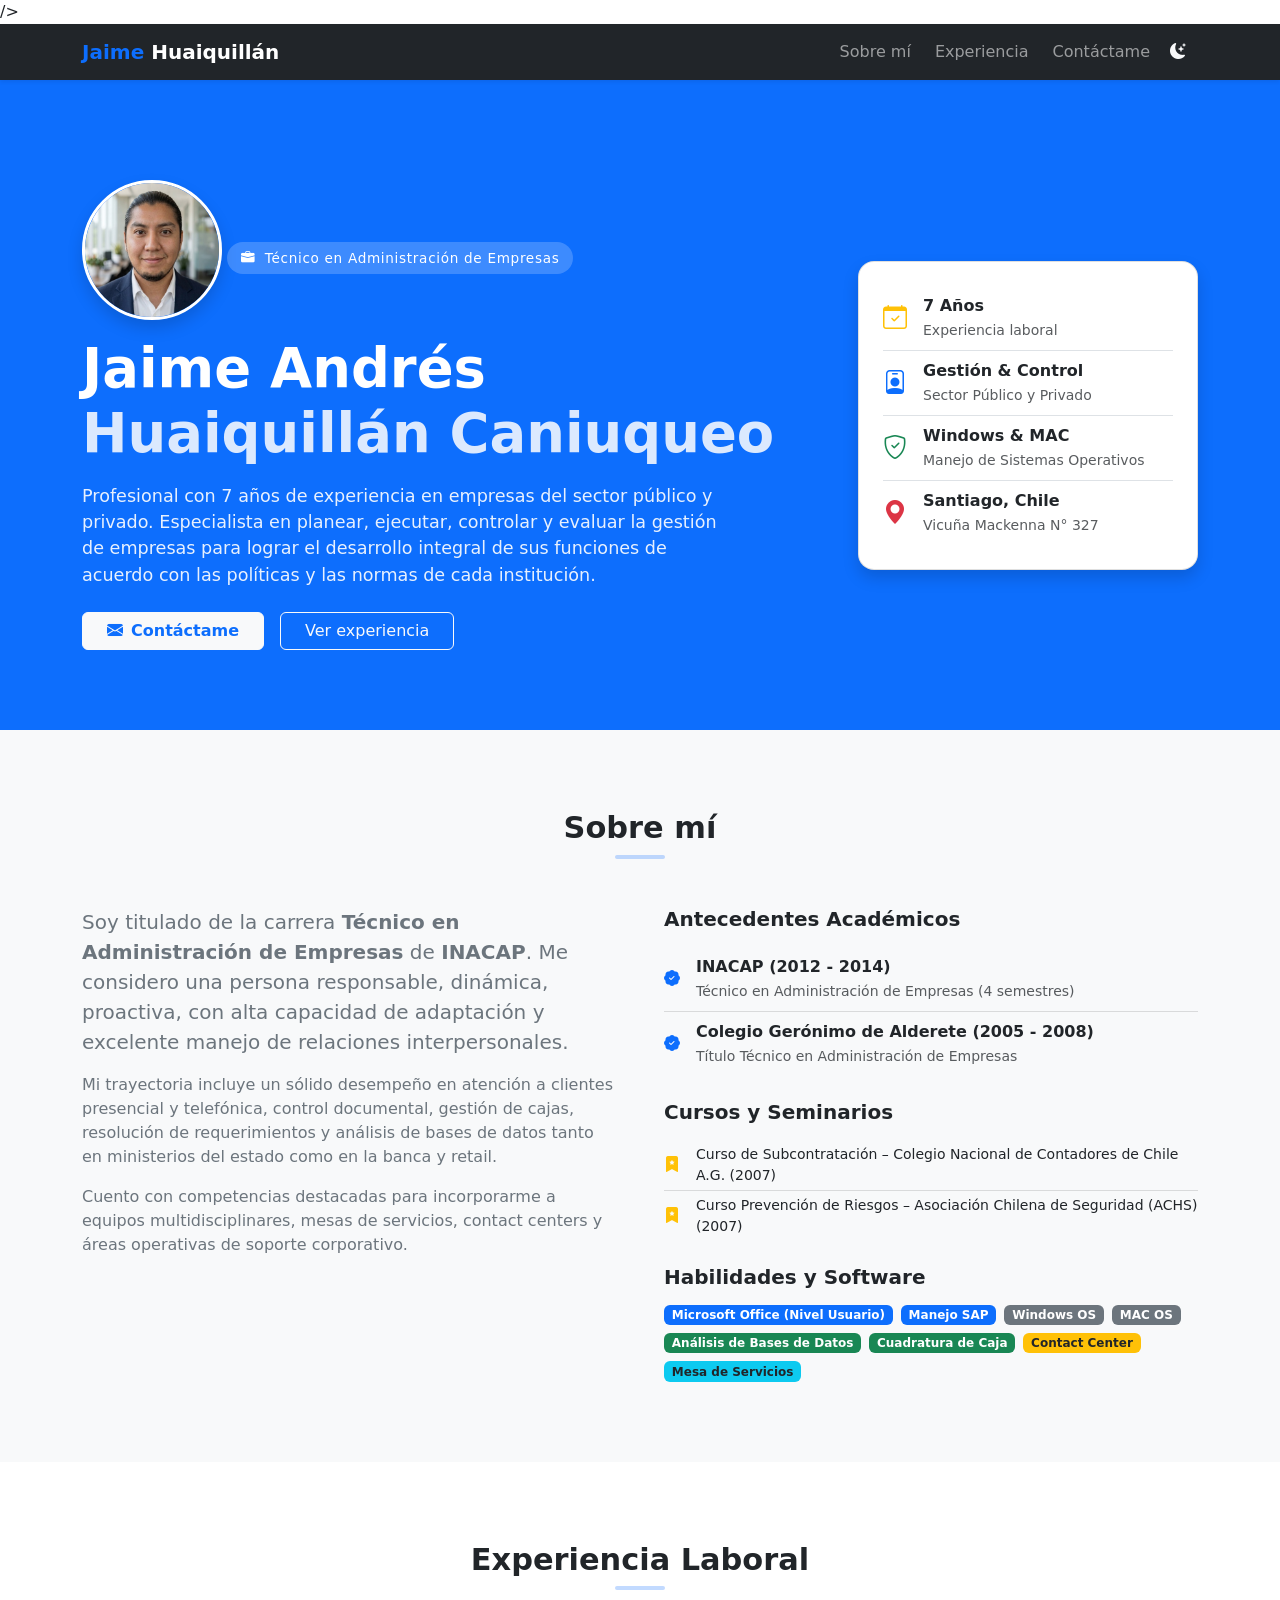
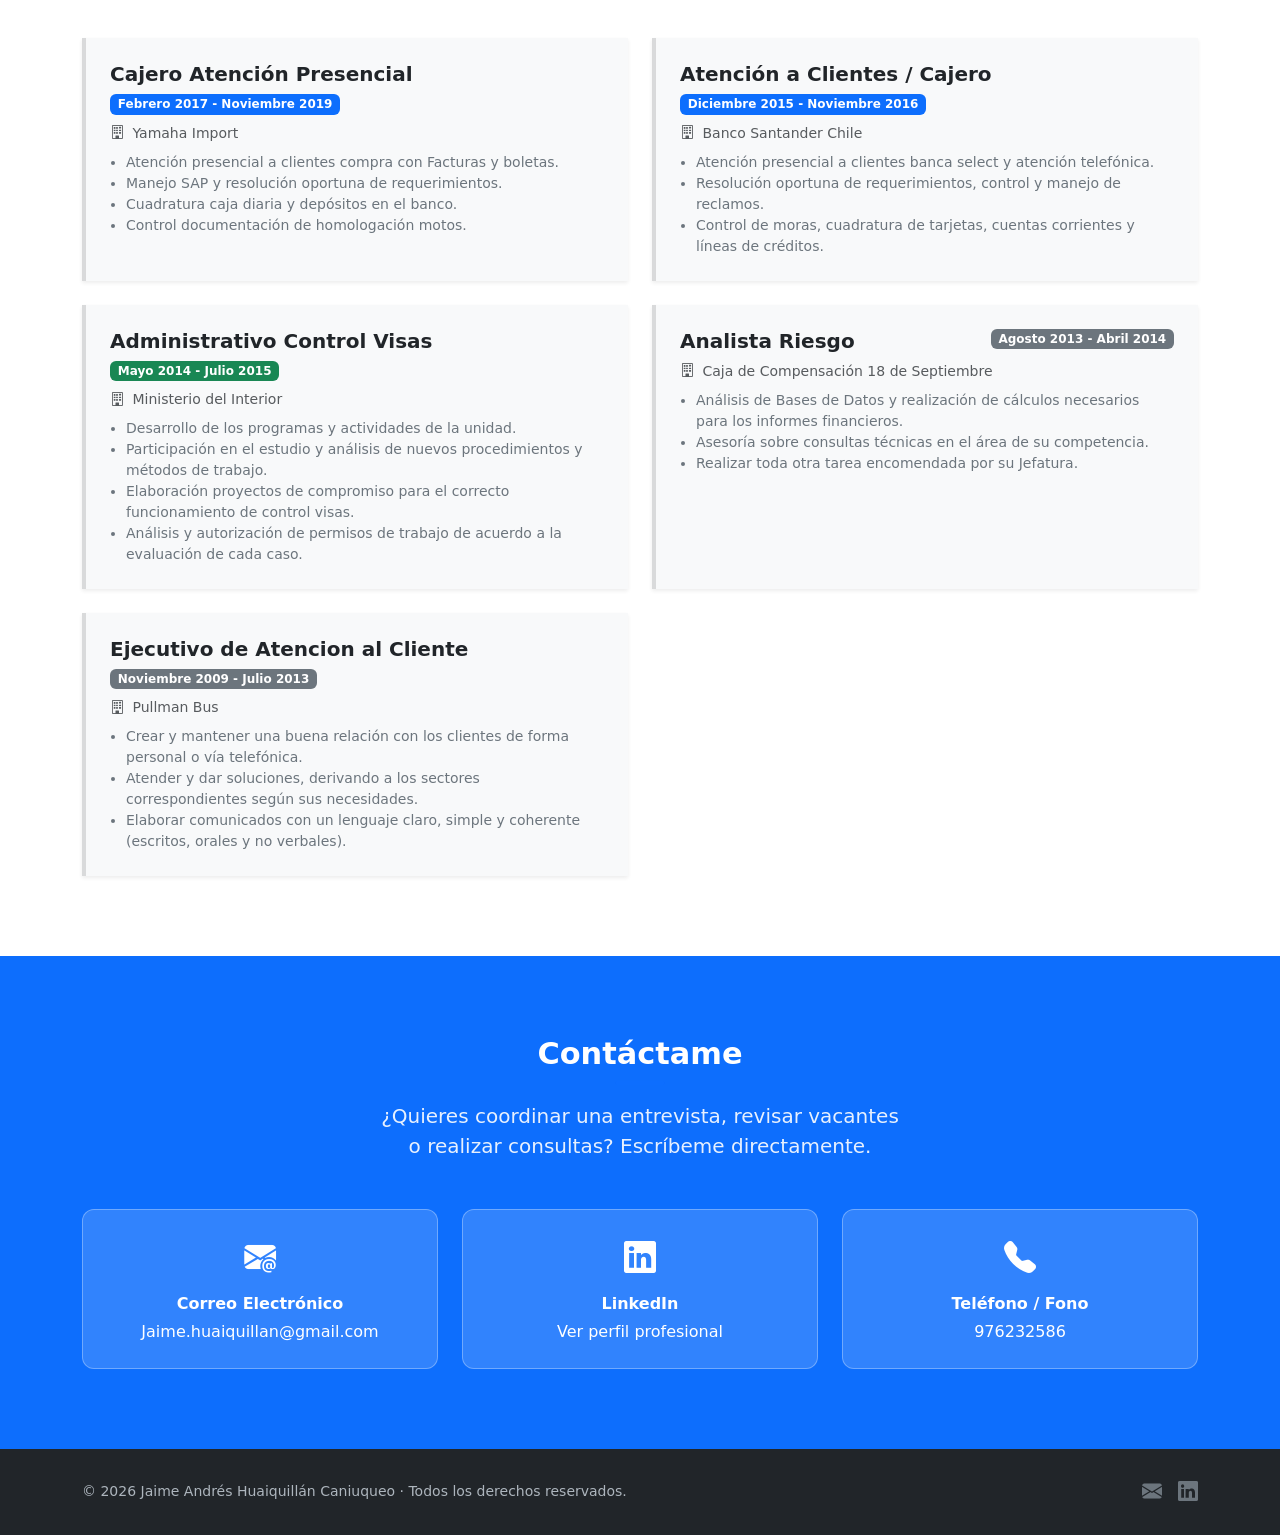
==== index.html @ 47112a04 "commit de despliegue a github" ====
<!DOCTYPE html>
<html lang="es">
<head>
    <meta charset="UTF-8" />
    <meta name="viewport" content="width=device-width, initial-scale=1.0" />
    <title>Jaime Huaiquillán – CV Online</title>

    <!-- Bootstrap 5 CSS (solo CSS, sin JS) -->
    <link
            href="https://cdn.jsdelivr.net/npm/bootstrap@5.3.3/dist/css/bootstrap.min.css"
            rel="stylesheet"
    />
    <!-- Bootstrap Icons -->
    <link
            href="https://cdn.jsdelivr.net/npm/bootstrap-icons@1.11.3/font/bootstrap-icons.min.css"
            rel="stylesheet"
    />
    <!-- Hoja de Estilos CSS Local -->
    <link
            href="./actividad/static/estilos.css"
            rel="stylesheet"
            type="text/css"

    />
    />
</head>

<!-- cuerpo de mi cv online -->

<body>

<!-- ══════════════ NAVBAR ══════════════ -->
<nav class="navbar navbar-expand-lg navbar-dark bg-dark sticky-top shadow-sm">
    <div class="container">
        <a class="navbar-brand fw-bold" href="#hero">
            <span class="text-primary">Jaime</span> Huaiquillán
        </a>

        <!-- CONTENEDOR PARA BOTÓN MODO OSCURO Y TOGGLER MÓVIL -->
        <div class="d-flex align-items-center gap-2 ms-auto me-2 me-lg-0 order-lg-2">
            <!-- BOTÓN MODO OSCURO -->
            <button id="theme-toggle" class="btn btn-outline-light border-0 id-theme" type="button" aria-label="Cambiar modo de color">
                <i id="theme-icon" class="bi bi-moon-stars-fill"></i>
            </button>

            <button
                    class="navbar-toggler"
                    type="button"
                    data-bs-toggle="collapse"
                    data-bs-target="#navMenu"
                    aria-controls="navMenu"
                    aria-expanded="false"
                    aria-label="Abrir menú"
            >
                <span class="navbar-toggler-icon"></span>
            </button>
        </div>

        <div class="collapse navbar-collapse order-lg-1" id="navMenu">
            <ul class="navbar-nav ms-auto gap-lg-2">
                <li class="nav-item"><a class="nav-link" href="#sobre-mi">Sobre mí</a></li>
                <li class="nav-item"><a class="nav-link" href="#experiencia">Experiencia</a></li>
                <li class="nav-item"><a class="nav-link" href="#contactame">Contáctame</a></li>
            </ul>
        </div>
    </div>
</nav>


<!-- ══════════════ HERO ══════════════ -->
<section id="hero">
    <div class="container">
        <div class="row align-items-center g-5">

            <div class="col-lg-8">
                <!-- AQUÍ ESTÁ TU FOTO INCLUIDA -->
                <img src="fotojaime.jpeg" alt="Foto de Jaime Huaiquillán" class="img-fluid rounded-circle mb-3 shadow border border-3 border-white" style="width: 140px; height: 140px; object-fit: cover;">

                <span class="badge-rol mb-3 d-block d-md-inline-block">
                    <i class="bi bi-briefcase-fill me-1"></i> Técnico en Administración de Empresas
                </span>
                <h1 class="mb-3">
                    Jaime Andrés<br />
                    <span style="opacity:0.85;">Huaiquillán Caniuqueo</span>
                </h1>
                <p class="lead mb-4">
                    Profesional con 7 años de experiencia en empresas del sector público y privado. Especialista en planear, ejecutar, controlar y evaluar la gestión de empresas para lograr el desarrollo integral de sus funciones de acuerdo con las políticas y las normas de cada institución.
                </p>
                <div class="d-flex flex-wrap gap-3">
                    <a href="#contactame" class="btn btn-light text-primary fw-semibold px-4">
                        <i class="bi bi-envelope-fill me-2"></i>Contáctame
                    </a>
                    <a href="#experiencia" class="btn btn-outline-light px-4">
                        Ver experiencia
                    </a>
                </div>
            </div>

            <div class="col-lg-4">
                <div class="bg-white text-dark rounded-4 p-4 shadow card-info-hero">
                    <ul class="list-unstyled mb-0">
                        <li class="d-flex align-items-center gap-3 py-2 border-bottom">
                            <i class="bi bi-calendar-check text-warning fs-4"></i>
                            <div>
                                <div class="fw-bold fw-title">7 Años</div>
                                <small class="text-muted text-card-muted">Experiencia laboral</small>
                            </div>
                        </li>
                        <li class="d-flex align-items-center gap-3 py-2 border-bottom">
                            <i class="bi bi-person-badge text-primary fs-4"></i>
                            <div>
                                <div class="fw-bold fw-title">Gestión &amp; Control</div>
                                <small class="text-muted text-card-muted">Sector Público y Privado</small>
                            </div>
                        </li>
                        <li class="d-flex align-items-center gap-3 py-2 border-bottom">
                            <i class="bi bi-shield-check text-success fs-4"></i>
                            <div>
                                <div class="fw-bold fw-title">Windows &amp; MAC</div>
                                <small class="text-muted text-card-muted">Manejo de Sistemas Operativos</small>
                            </div>
                        </li>
                        <li class="d-flex align-items-center gap-3 py-2">
                            <i class="bi bi-geo-alt-fill text-danger fs-4"></i>
                            <div>
                                <div class="fw-bold fw-title">Santiago, Chile</div>
                                <small class="text-muted text-card-muted">Vicuña Mackenna N° 327</small>
                            </div>
                        </li>
                    </ul>
                </div>
            </div>

        </div>
    </div>
</section>


<!-- ══════════════ SOBRE MÍ ══════════════ -->
<section id="sobre-mi">
    <div class="container">
        <div class="text-center mb-5">
            <h2 class="section-title">Sobre mí</h2>
            <hr class="section-divider mx-auto mt-2" />
        </div>

        <div class="row g-5 align-items-start">

            <div class="col-lg-6">
                <p class="text-secondary custom-text fs-5 mb-3">
                    Soy titulado de la carrera <strong>Técnico en Administración de Empresas</strong> de <strong>INACAP</strong>. Me considero una persona responsable, dinámica, proactiva, con alta capacidad de adaptación y excelente manejo de relaciones interpersonales.
                </p>
                <p class="text-secondary custom-text">
                    Mi trayectoria incluye un sólido desempeño en atención a clientes presencial y telefónica, control documental, gestión de cajas, resolución de requerimientos y análisis de bases de datos tanto en ministerios del estado como en la banca y retail.
                </p>
                <p class="text-secondary custom-text mb-0">
                    Cuento con competencias destacadas para incorporarme a equipos multidisciplinares, mesas de servicios, contact centers y áreas operativas de soporte corporativo.
                </p>
            </div>

            <div class="col-lg-6">
                <h5 class="fw-bold section-subtitle mb-3">Antecedentes Académicos</h5>
                <ul class="list-group list-group-flush mb-4">
                    <li class="list-group-item bg-transparent d-flex align-items-center gap-3 px-0 list-item-custom">
                        <i class="bi bi-patch-check-fill text-primary"></i>
                        <div>
                            <div class="fw-semibold fw-title">INACAP (2012 - 2014)</div>
                            <small class="text-muted text-card-muted">Técnico en Administración de Empresas (4 semestres)</small>
                        </div>
                    </li>
                    <li class="list-group-item bg-transparent d-flex align-items-center gap-3 px-0 list-item-custom">
                        <i class="bi bi-patch-check-fill text-primary"></i>
                        <div>
                            <div class="fw-semibold fw-title">Colegio Gerónimo de Alderete (2005 - 2008)</div>
                            <small class="text-muted text-card-muted">Título Técnico en Administración de Empresas</small>
                        </div>
                    </li>
                </ul>

                <h5 class="fw-bold section-subtitle mb-3">Cursos y Seminarios</h5>
                <ul class="list-group list-group-flush mb-4">
                    <li class="list-group-item bg-transparent d-flex align-items-center gap-3 px-0 py-1 list-item-custom">
                        <i class="bi bi-bookmark-star-fill text-warning"></i>
                        <div class="small fw-title">Curso de Subcontratación – Colegio Nacional de Contadores de Chile A.G. (2007)</div>
                    </li>
                    <li class="list-group-item bg-transparent d-flex align-items-center gap-3 px-0 py-1 list-item-custom">
                        <i class="bi bi-bookmark-star-fill text-warning"></i>
                        <div class="small fw-title">Curso Prevención de Riesgos – Asociación Chilena de Seguridad (ACHS) (2007)</div>
                    </li>
                </ul>

                <h5 class="fw-bold section-subtitle mb-3">Habilidades y Software</h5>
                <div class="d-flex flex-wrap gap-2">
                    <span class="badge bg-primary">Microsoft Office (Nivel Usuario)</span>
                    <span class="badge bg-primary">Manejo SAP</span>
                    <span class="badge bg-secondary">Windows OS</span>
                    <span class="badge bg-secondary">MAC OS</span>
                    <span class="badge bg-success">Análisis de Bases de Datos</span>
                    <span class="badge bg-success">Cuadratura de Caja</span>
                    <span class="badge bg-warning text-dark">Contact Center</span>
                    <span class="badge bg-info text-dark">Mesa de Servicios</span>
                </div>
            </div>

        </div>
    </div>
</section>


<!-- ══════════════ EXPERIENCIA ══════════════ -->
<section id="experiencia">
    <div class="container">
        <div class="text-center mb-5">
            <h2 class="section-title">Experiencia Laboral</h2>
            <hr class="section-divider mx-auto mt-2" />
        </div>

        <div class="row g-4">

            <!-- Yamaha Import -->
            <div class="col-md-6">
                <div class="card card-exp h-100 p-4 shadow-sm">
                    <div class="d-flex justify-content-between align-items-start mb-2 flex-wrap gap-2">
                        <h5 class="fw-bold mb-0 card-title-custom">Cajero Atención Presencial</h5>
                        <span class="badge bg-primary">Febrero 2017 - Noviembre 2019</span>
                    </div>
                    <p class="text-muted small mb-2 text-card-muted">
                        <i class="bi bi-building me-1"></i> Yamaha Import
                    </p>
                    <ul class="text-secondary custom-text small ps-3 mb-0">
                        <li>Atención presencial a clientes compra con Facturas y boletas.</li>
                        <li>Manejo SAP y resolución oportuna de requerimientos.</li>
                        <li>Cuadratura caja diaria y depósitos en el banco.</li>
                        <li>Control documentación de homologación motos.</li>
                    </ul>
                </div>
            </div>

            <!-- Banco Santander -->
            <div class="col-md-6">
                <div class="card card-exp h-100 p-4 shadow-sm">
                    <div class="d-flex justify-content-between align-items-start mb-2 flex-wrap gap-2">
                        <h5 class="fw-bold mb-0 card-title-custom">Atención a Clientes / Cajero</h5>
                        <span class="badge bg-primary">Diciembre 2015 - Noviembre 2016</span>
                    </div>
                    <p class="text-muted small mb-2 text-card-muted">
                        <i class="bi bi-building me-1"></i> Banco Santander Chile
                    </p>
                    <ul class="text-secondary custom-text small ps-3 mb-0">
                        <li>Atención presencial a clientes banca select y atención telefónica.</li>
                        <li>Resolución oportuna de requerimientos, control y manejo de reclamos.</li>
                        <li>Control de moras, cuadratura de tarjetas, cuentas corrientes y líneas de créditos.</li>
                    </ul>
                </div>
            </div>

            <!-- Ministerio del Interior -->
            <div class="col-md-6">
                <div class="card card-exp h-100 p-4 shadow-sm">
                    <div class="d-flex justify-content-between align-items-start mb-2 flex-wrap gap-2">
                        <h5 class="fw-bold mb-0 card-title-custom">Administrativo Control Visas</h5>
                        <span class="badge bg-success">Mayo 2014 - Julio 2015</span>
                    </div>
                    <p class="text-muted small mb-2 text-card-muted">
                        <i class="bi bi-building me-1"></i> Ministerio del Interior
                    </p>
                    <ul class="text-secondary custom-text small ps-3 mb-0">
                        <li>Desarrollo de los programas y actividades de la unidad.</li>
                        <li>Participación en el estudio y análisis de nuevos procedimientos y métodos de trabajo.</li>
                        <li>Elaboración proyectos de compromiso para el correcto funcionamiento de control visas.</li>
                        <li>Análisis y autorización de permisos de trabajo de acuerdo a la evaluación de cada caso.</li>
                    </ul>
                </div>
            </div>

            <!-- Caja de Compensación 18 de Septiembre -->
            <div class="col-md-6">
                <div class="card card-exp h-100 p-4 shadow-sm">
                    <div class="d-flex justify-content-between align-items-start mb-2 flex-wrap gap-2">
                        <h5 class="fw-bold mb-0 card-title-custom">Analista Riesgo</h5>
                        <span class="badge bg-secondary">Agosto 2013 - Abril 2014</span>
                    </div>
                    <p class="text-muted small mb-2 text-card-muted">
                        <i class="bi bi-building me-1"></i> Caja de Compensación 18 de Septiembre
                    </p>
                    <ul class="text-secondary custom-text small ps-3 mb-0">
                        <li>Análisis de Bases de Datos y realización de cálculos necesarios para los informes financieros.</li>
                        <li>Asesoría sobre consultas técnicas en el área de su competencia.</li>
                        <li>Realizar toda otra tarea encomendada por su Jefatura.</li>
                    </ul>
                </div>
            </div>

            <!-- Pullman Bus -->
            <div class="col-md-6">
                <div class="card card-exp h-100 p-4 shadow-sm">
                    <div class="d-flex justify-content-between align-items-start mb-2 flex-wrap gap-2">
                        <h5 class="fw-bold mb-0 card-title-custom">Ejecutivo de Atencion al Cliente</h5>
                        <span class="badge bg-secondary">Noviembre 2009 - Julio 2013</span>
                    </div>
                    <p class="text-muted small mb-2 text-card-muted">
                        <i class="bi bi-building me-1"></i> Pullman Bus
                    </p>
                    <ul class="text-secondary custom-text small ps-3 mb-0">
                        <li>Crear y mantener una buena relación con los clientes de forma personal o vía telefónica.</li>
                        <li>Atender y dar soluciones, derivando a los sectores correspondientes según sus necesidades.</li>
                        <li>Elaborar comunicados con un lenguaje claro, simple y coherente (escritos, orales y no verbales).</li>
                    </ul>
                </div>
            </div>

        </div>
    </div>
</section>


<!-- ══════════════ CONTÁCTAME ══════════════ -->
<section id="contactame">
    <div class="container">
        <div class="text-center mb-5">
            <h2 class="section-title">Contáctame</h2>
            <hr class="section-divider mx-auto mt-2" />
            <p class="lead mt-3" style="opacity:0.9; max-width:520px; margin:0 auto;">
                ¿Quieres coordinar una entrevista, revisar vacantes o realizar consultas? Escríbeme directamente.
            </p>
        </div>

        <div class="row justify-content-center g-4">
            <div class="col-sm-6 col-md-4">
                <div class="card-contacto">
                    <i class="bi bi-envelope-at-fill"></i>
                    <div class="fw-semibold mb-1 text-white">Correo Electrónico</div>
                    <a href="mailto:Jaime.huaiquillan@gmail.com" class="text-white">
                        Jaime.huaiquillan@gmail.com
                    </a>
                </div>
            </div>
            <div class="col-sm-6 col-md-4">
                <div class="card-contacto">
                    <i class="bi bi-linkedin"></i>
                    <div class="fw-semibold mb-1 text-white">LinkedIn</div>
                    <a href="https://www.linkedin.com/in/jaime-huaiquillan-caniuqueo-5a447abb/" target="_blank" rel="noopener" class="text-white">
                        Ver perfil profesional
                    </a>
                </div>
            </div>
            <div class="col-sm-6 col-md-4">
                <div class="card-contacto">
                    <i class="bi bi-telephone-fill"></i>
                    <div class="fw-semibold mb-1 text-white">Teléfono / Fono</div>
                    <a href="tel:+56976232586" class="text-white">
                        976232586
                    </a>
                </div>
            </div>
        </div>
    </div>
</section>


<!-- ══════════════ FOOTER ══════════════ -->
<footer>
    <div class="container d-flex flex-column flex-md-row justify-content-between align-items-center gap-3">
        <span>© 2026 Jaime Andrés Huaiquillán Caniuqueo · Todos los derechos reservados.</span>
        <span class="d-flex gap-3 fs-5">
        <a href="mailto:Jaime.huaiquillan@gmail.com" class="text-secondary" title="Correo">
          <i class="bi bi-envelope-fill"></i>
        </a>
        <a href="https://www.linkedin.com/in/jaime-huaiquillan-caniuqueo-5a447abb/" target="_blank" rel="noopener" class="text-secondary" title="LinkedIn">
          <i class="bi bi-linkedin"></i>
        </a>
      </span>
    </div>
</footer>


<!-- ══════════════ JAVASCRIPT MODO OSCURO ══════════════ -->
<script>
    const themeToggleBtn = document.getElementById('theme-toggle');
    const themeIcon = document.getElementById('theme-icon');

    // Verificar si ya existía una preferencia guardada
    const currentTheme = localStorage.getItem('theme');
    if (currentTheme === 'dark') {
        document.body.classList.add('dark-mode');
        themeIcon.classList.replace('bi-moon-stars-fill', 'bi-sun-fill');
    }

    // Escuchar el clic en el botón
    themeToggleBtn.addEventListener('click', () => {
        document.body.classList.toggle('dark-mode');

        let theme = 'light';
        if (document.body.classList.contains('dark-mode')) {
            theme = 'dark';
            themeIcon.classList.replace('bi-moon-stars-fill', 'bi-sun-fill');
        } else {
            themeIcon.classList.replace('bi-sun-fill', 'bi-moon-stars-fill');
        }

        // Guardar la elección del usuario
        localStorage.setItem('theme', theme);
    });
</script>

</body>
</html>
---- actividad/static/estilos.css ----
:root {
    /* Variables en modo claro */
    --bg-principal: #ffffff;
    --bg-secundario: #f8f9fa;
    --texto-principal: #212529;
    --texto-secundario: #6c757d;
    --borde-color: rgba(0, 0, 0, 0.125);

    /* Variables específicas para las tarjetas de contacto */
    --bg-contacto: rgba(255, 255, 255, 0.15);
    --borde-contacto: rgba(255, 255, 255, 0.3);
}

.dark-mode {
    /* Variables en modo oscuro */
    --bg-principal: #121212;
    --bg-secundario: #1e1e1e;
    --texto-principal: #f8f9fa;
    --texto-secundario: #adb5bd;
    --borde-color: rgba(250, 250, 250, 0.1);

    /* Suavizado para las tarjetas de contacto en modo oscuro */
    --bg-contacto: rgba(30, 30, 30, 0.6);
    --borde-contacto: rgba(255, 255, 255, 0.1);
}

body {
    font-family: 'Segoe UI', system-ui, sans-serif;
    background-color: var(--bg-principal);
    color: var(--texto-principal);
    /* Transición suave para que el cambio no sea brusco */
    transition: background-color 0.3s ease, color 0.3s ease;
}

/* ── HERO ── */
#hero {
    background-color: #0d6efd;
    color: #ffffff;
    padding: 100px 0 80px;
}
#hero .badge-rol {
    background-color: rgba(255, 255, 255, 0.2);
    color: #fff;
    font-size: 0.85rem;
    letter-spacing: 0.05em;
    padding: 6px 14px;
    border-radius: 50px;
}
#hero h1 {
    font-size: clamp(2rem, 5vw, 3.4rem);
    font-weight: 700;
    line-height: 1.2;
}
#hero .lead {
    font-size: 1.1rem;
    opacity: 0.9;
    max-width: 650px;
}
/* Cambiamos la tarjeta blanca del hero para que herede las variables */
#hero .bg-white {
    background-color: var(--bg-principal) !important;
    color: var(--texto-principal) !important;
    border: 1px solid var(--borde-color);
    transition: background-color 0.3s ease, color 0.3s ease;
}

/* ── SOBRE MÍ ── */
#sobre-mi {
    background-color: var(--bg-secundario);
    padding: 80px 0;
    transition: background-color 0.3s ease;
}
#sobre-mi .icono-cert {
    font-size: 1.4rem;
    color: #0d6efd;
}
/* Forzar que los textos secundarios respeten la variable */
#sobre-mi .text-secondary {
    color: var(--texto-secundario) !important;
}
/* Compatibilidad con listas de Bootstrap en modo oscuro */
#sobre-mi .list-group-item {
    color: var(--texto-principal);
    border-color: var(--borde-color);
}

/* ── EXPERIENCIA ── */
#experiencia {
    background-color: var(--bg-principal);
    padding: 80px 0;
    transition: background-color 0.3s ease;
}
.card-exp {
    border-left: 4px solid #0d6efd;
    border-top: none;
    border-right: none;
    border-bottom: none;
    border-radius: 0;
    background-color: var(--bg-secundario) !important;
    color: var(--texto-principal);
    border-color: var(--borde-color);
    transition: background-color 0.3s ease, color 0.3s ease;
}
.card-exp .text-secondary {
    color: var(--texto-secundario) !important;
}

/* ── CONTÁCTAME ── */
#contactame {
    background-color: #0d6efd;
    color: #ffffff;
    padding: 80px 0;
}
#contactame a {
    text-decoration: none;
}
#contactame a:hover {
    text-decoration: underline;
}
#contactame .card-contacto {
    background-color: var(--bg-contacto);
    border: 1px solid var(--borde-contacto);
    border-radius: 12px;
    padding: 24px;
    text-align: center;
    color: #fff;
    transition: background-color 0.3s ease, border-color 0.3s ease;
}
#contactame .card-contacto i {
    font-size: 2rem;
    margin-bottom: 10px;
    display: block;
}

/* ── FOOTER ── */
footer {
    background-color: #212529;
    color: #adb5bd;
    padding: 28px 0;
    font-size: 0.875rem;
}

/* ── Utilidades de sección ── */
.section-title {
    font-weight: 700;
    font-size: 1.9rem;
    margin-bottom: 0.4rem;
}
.section-divider {
    width: 50px;
    height: 4px;
    background-color: #0d6efd;
    border: none;
    border-radius: 2px;
}

/* Estilo de apoyo para el botón del Navbar */
#theme-toggle:focus {
    box-shadow: none;
}
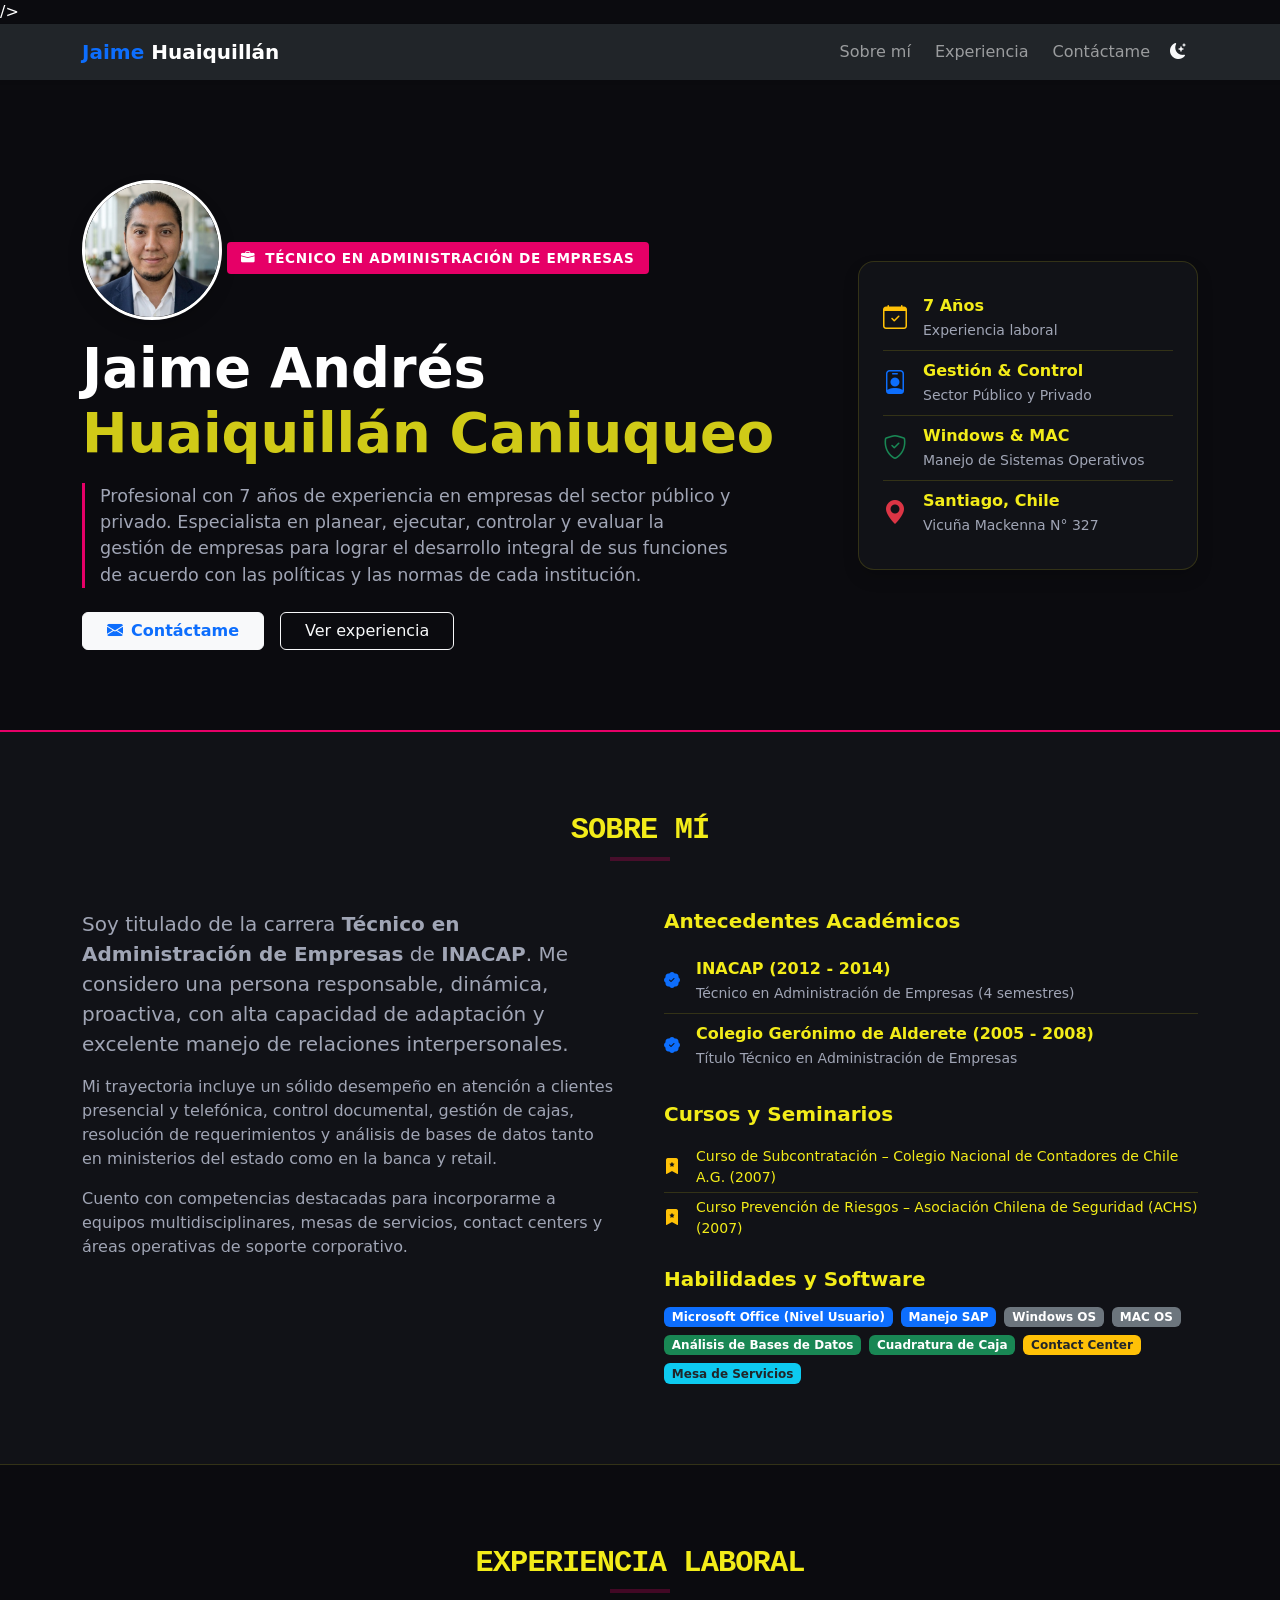
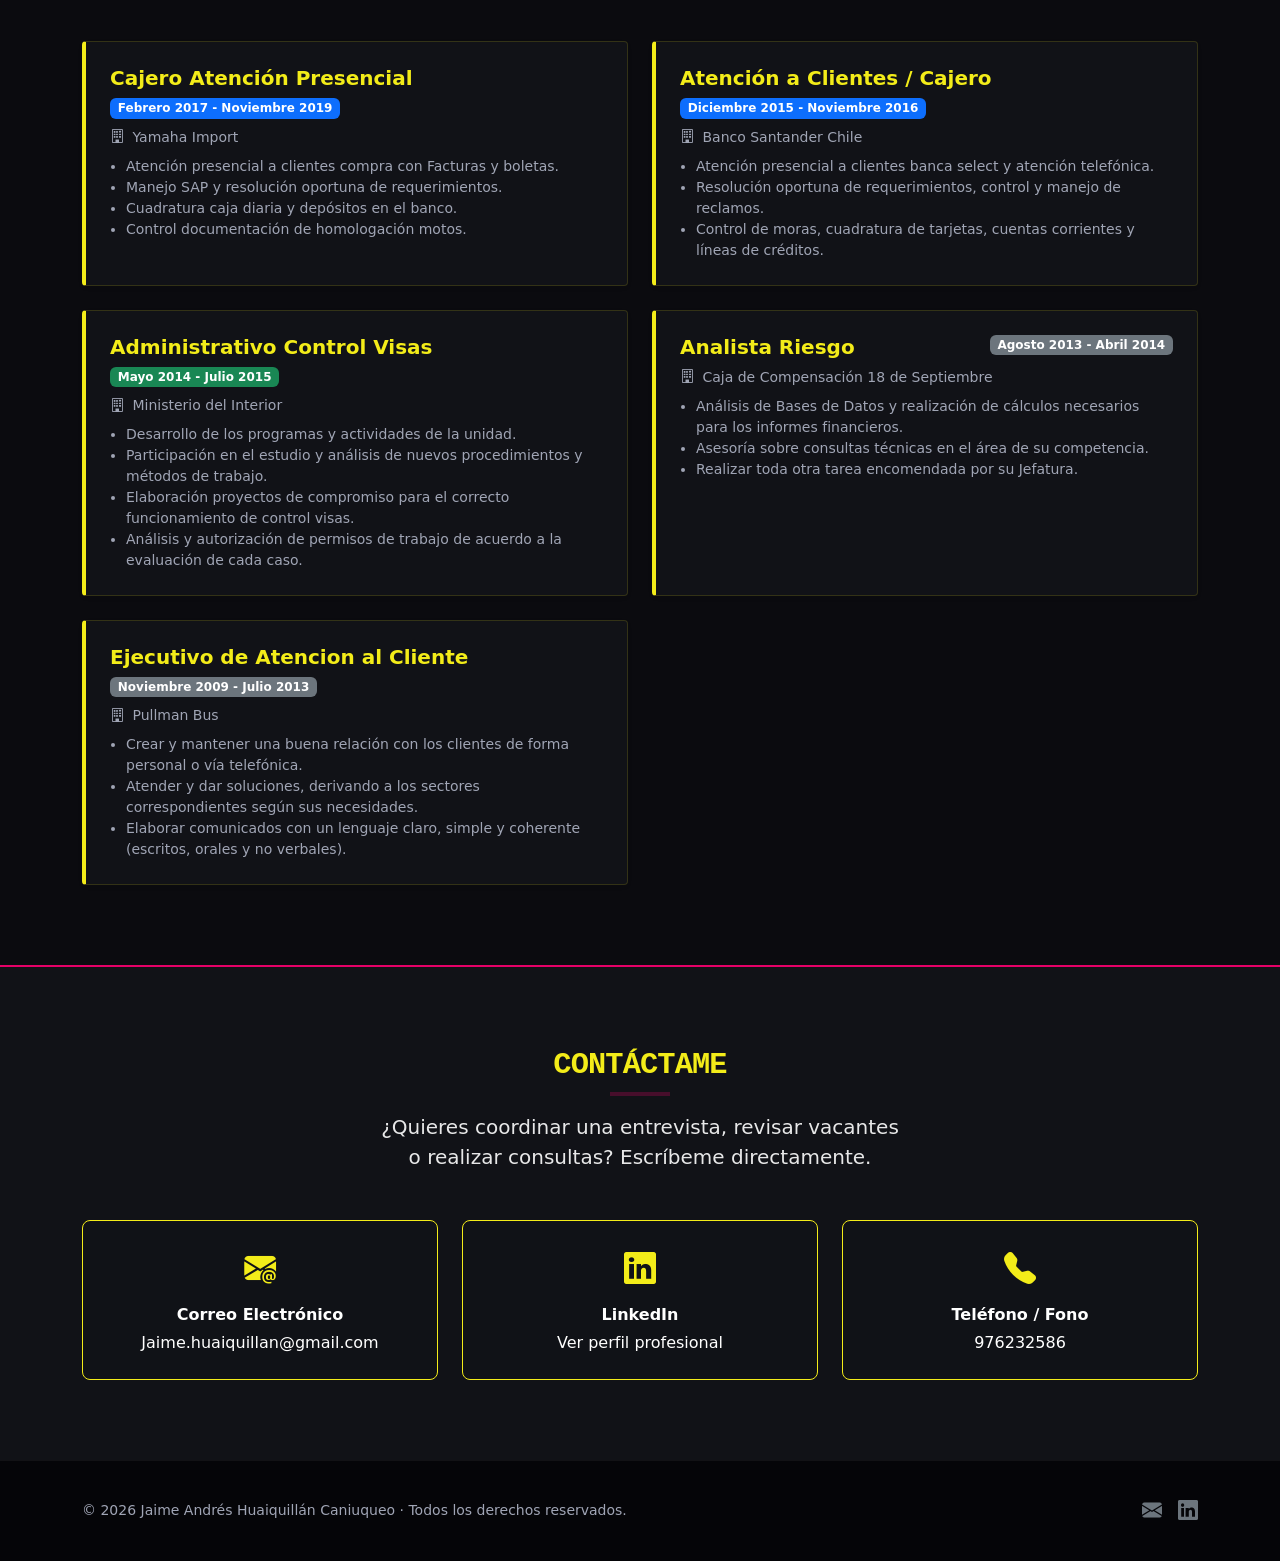
==== commit 33b7d5d6: "commit de despliegue  NUEVO ESTILO a github" ====
--- a/index.html
+++ b/index.html
@@ -17,10 +17,9 @@
     />
     <!-- Hoja de Estilos CSS Local -->
     <link
-            href="./actividad/static/estilos.css"
+            href="./estilos.css"
             rel="stylesheet"
             type="text/css"
-
     />
     />
 </head>
--- a/estilos.css
+++ b/estilos.css
@@ -0,0 +1,208 @@
+:root {
+    /* ── PALETA DE COLORES CYBERPUNK POR DEFECTO (MODO OSCURO) ── */
+    --bg-principal: #0b0b0f;       /* Fondo negro profundo (image_9fe946.png) */
+    --bg-secundario: #111217;      /* Cajas y secciones oscuras */
+    --texto-principal: #ffffff;    /* Texto blanco de lectura */
+    --texto-secundario: #a0a5b5;   /* Texto gris de soporte */
+    --borde-color: rgba(243, 236, 25, 0.15); /* Bordes amarillos sutiles para tarjetas */
+
+    /* Colores acento de la interfaz hacker */
+    --cyber-amarillo: #f3ec19;     /* Amarillo brillante de títulos */
+    --cyber-fucsia: #e60067;       /* Fucsia eléctrico de badges y líneas */
+
+    /* Configuración de tarjetas de contacto superiores */
+    --bg-contacto: rgba(17, 18, 23, 0.8);
+    --borde-contacto: var(--cyber-amarillo);
+}
+
+/* ── ALTERNATIVA: MODO CLARO CONFIGURADO ── */
+.light-mode {
+    --bg-principal: #ffffff;
+    --bg-secundario: #f8f9fa;
+    --texto-principal: #212529;
+    --texto-secundario: #6c757d;
+    --borde-color: rgba(0, 0, 0, 0.125);
+    --cyber-amarillo: #0d6efd;     /* En modo claro toma una estética azul corporativa */
+    --cyber-fucsia: #212529;
+    --bg-contacto: rgba(255, 255, 255, 0.15);
+    --borde-contacto: rgba(0, 0, 0, 0.15);
+}
+
+/* ── BASE DEL BODY ── */
+body {
+    font-family: 'Segoe UI', system-ui, sans-serif;
+    background-color: var(--bg-principal);
+    color: var(--texto-principal);
+    transition: background-color 0.3s ease, color 0.3s ease, border-color 0.3s ease;
+}
+
+/* ── HERO / BANNER PRINCIPAL ── */
+#hero {
+    background-color: var(--bg-principal);
+    color: var(--texto-principal);
+    padding: 100px 0 80px;
+    border-bottom: 2px solid var(--cyber-fucsia); /* Divisor fucsia estilo terminal */
+}
+#hero .badge-rol {
+    background-color: var(--cyber-fucsia);
+    color: #ffffff;
+    font-size: 0.85rem;
+    font-weight: bold;
+    letter-spacing: 0.05em;
+    padding: 6px 14px;
+    border-radius: 4px; /* Bordes más rectos estilo código */
+    text-transform: uppercase;
+}
+#hero h1 {
+    font-size: clamp(2rem, 5vw, 3.4rem);
+    font-weight: 700;
+    line-height: 1.2;
+    color: var(--texto-principal);
+}
+/* Forzar palabras clave en Amarillo como el diseño de referencia */
+#hero h1 strong, #hero h1 span {
+    color: var(--cyber-amarillo) !important;
+}
+#hero .lead {
+    font-size: 1.1rem;
+    color: var(--texto-secundario);
+    max-width: 650px;
+    border-left: 3px solid var(--cyber-fucsia); /* Línea fucsia vertical junto al párrafo */
+    padding-left: 15px;
+}
+
+/* Tarjeta lateral de datos dentro del hero */
+.card-info-hero {
+    background-color: var(--bg-secundario) !important;
+    color: var(--texto-principal) !important;
+    border: 1px solid var(--borde-color) !important;
+    box-shadow: 0 0 15px rgba(243, 236, 25, 0.03);
+    transition: all 0.3s ease;
+}
+.card-info-hero .border-bottom {
+    border-color: var(--borde-color) !important;
+}
+
+/* Clases de texto personalizadas */
+.fw-title, .section-subtitle, .card-title-custom {
+    color: var(--cyber-amarillo) !important;
+}
+.text-card-muted, .custom-text {
+    color: var(--texto-secundario) !important;
+}
+
+/* ── SOBRE MÍ ── */
+#sobre-mi {
+    background-color: var(--bg-secundario);
+    padding: 80px 0;
+    border-bottom: 1px solid var(--borde-color);
+}
+.list-item-custom {
+    color: var(--texto-principal) !important;
+    border-color: var(--borde-color) !important;
+}
+
+/* ── EXPERIENCIA ── */
+#experiencia {
+    background-color: var(--bg-principal);
+    padding: 80px 0;
+}
+.card-exp {
+    border: 1px solid var(--borde-color) !important;
+    border-left: 4px solid var(--cyber-amarillo) !important; /* Detalle amarillo lateral hacker */
+    background-color: var(--bg-secundario) !important;
+    color: var(--texto-principal) !important;
+    border-radius: 4px;
+    transition: transform 0.2s ease;
+}
+.card-exp:hover {
+    transform: translateY(-2px);
+    box-shadow: 0 0 10px rgba(243, 236, 25, 0.1);
+}
+
+/* ── CONTÁCTAME ── */
+#contactame {
+    background-color: var(--bg-secundario);
+    color: var(--texto-principal);
+    padding: 80px 0;
+    border-top: 2px solid var(--cyber-fucsia);
+}
+#contactame a {
+    text-decoration: none;
+}
+#contactame a:hover {
+    text-decoration: underline;
+}
+#contactame .card-contacto {
+    background-color: var(--bg-contacto);
+    border: 1px solid var(--borde-contacto);
+    border-radius: 8px;
+    padding: 24px;
+    text-align: center;
+    color: var(--texto-principal);
+    transition: all 0.3s ease;
+}
+#contactame .card-contacto i {
+    font-size: 2rem;
+    color: var(--cyber-amarillo);
+    margin-bottom: 10px;
+    display: block;
+}
+
+/* ── FOOTER / EOF SISTEMA DETENIDO ── */
+footer {
+    background-color: #050508;
+    color: var(--texto-secundario);
+    padding: 35px 0;
+    font-size: 0.875rem;
+    text-align: center;
+    border-top: 1px solid rgba(255, 255, 255, 0.05);
+}
+footer .footer-title {
+    color: var(--cyber-amarillo) !important;
+    font-weight: bold;
+    font-family: monospace;
+    font-size: 1.2rem;
+}
+
+/* ── UTILIDADES DE SECCIÓN ── */
+.section-title {
+    font-weight: 700;
+    font-size: 1.9rem;
+    margin-bottom: 0.4rem;
+    text-transform: uppercase;
+    font-family: monospace;
+    letter-spacing: -0.03em;
+    color: var(--cyber-amarillo) !important;
+}
+.section-divider {
+    width: 60px;
+    height: 4px;
+    background-color: var(--cyber-fucsia) !important;
+    border: none;
+    border-radius: 0px;
+}
+
+/* ── BOTÓN DE ACCIÓN (CONTACTAR / VER STACK) ── */
+.btn-cyber-primary {
+    background-color: var(--cyber-amarillo) !important;
+    color: #000000 !important;
+    font-weight: bold;
+    border-radius: 4px;
+    padding: 10px 20px;
+    border: none;
+    text-transform: uppercase;
+}
+.btn-cyber-outline {
+    background-color: transparent !important;
+    color: var(--texto-principal) !important;
+    border: 1px solid var(--texto-principal) !important;
+    border-radius: 4px;
+    padding: 10px 20px;
+    text-transform: uppercase;
+}
+
+/* Soporte para el switch del Navbar */
+#theme-toggle:focus {
+    box-shadow: none;
+}
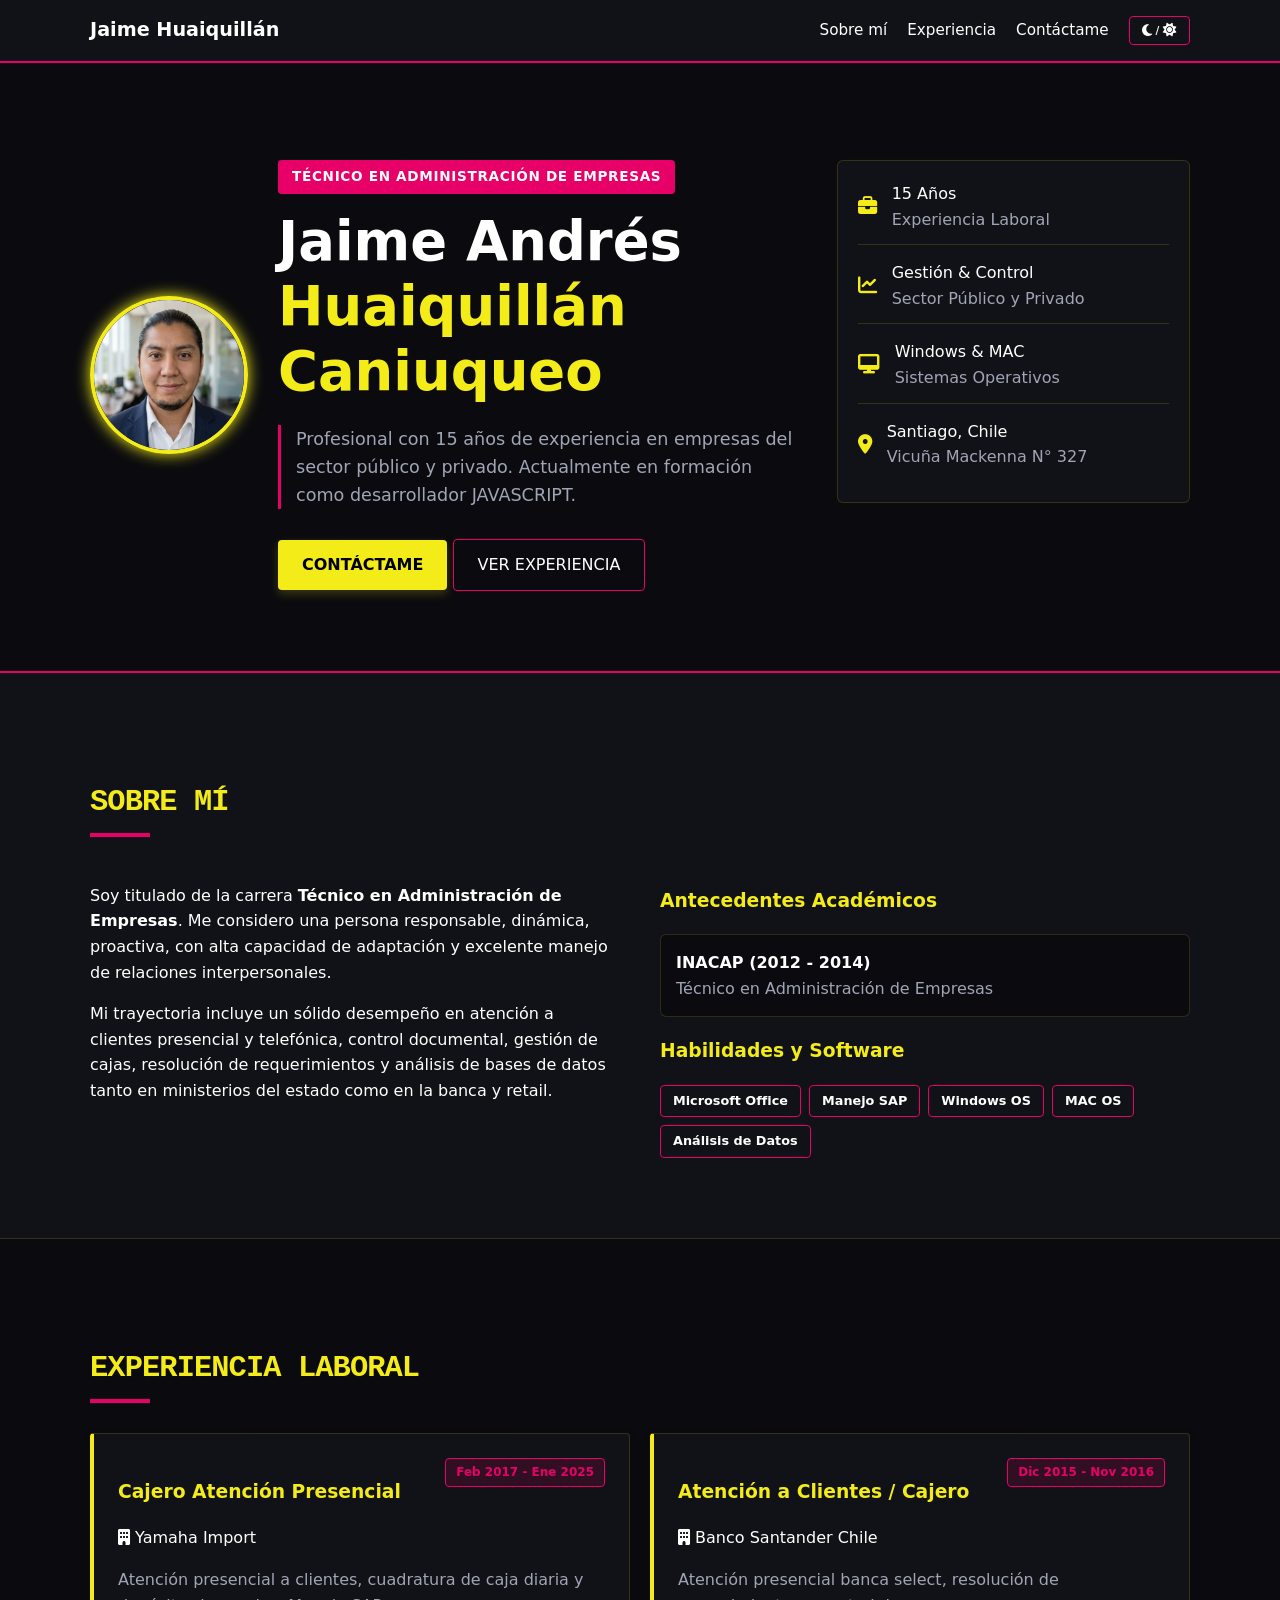
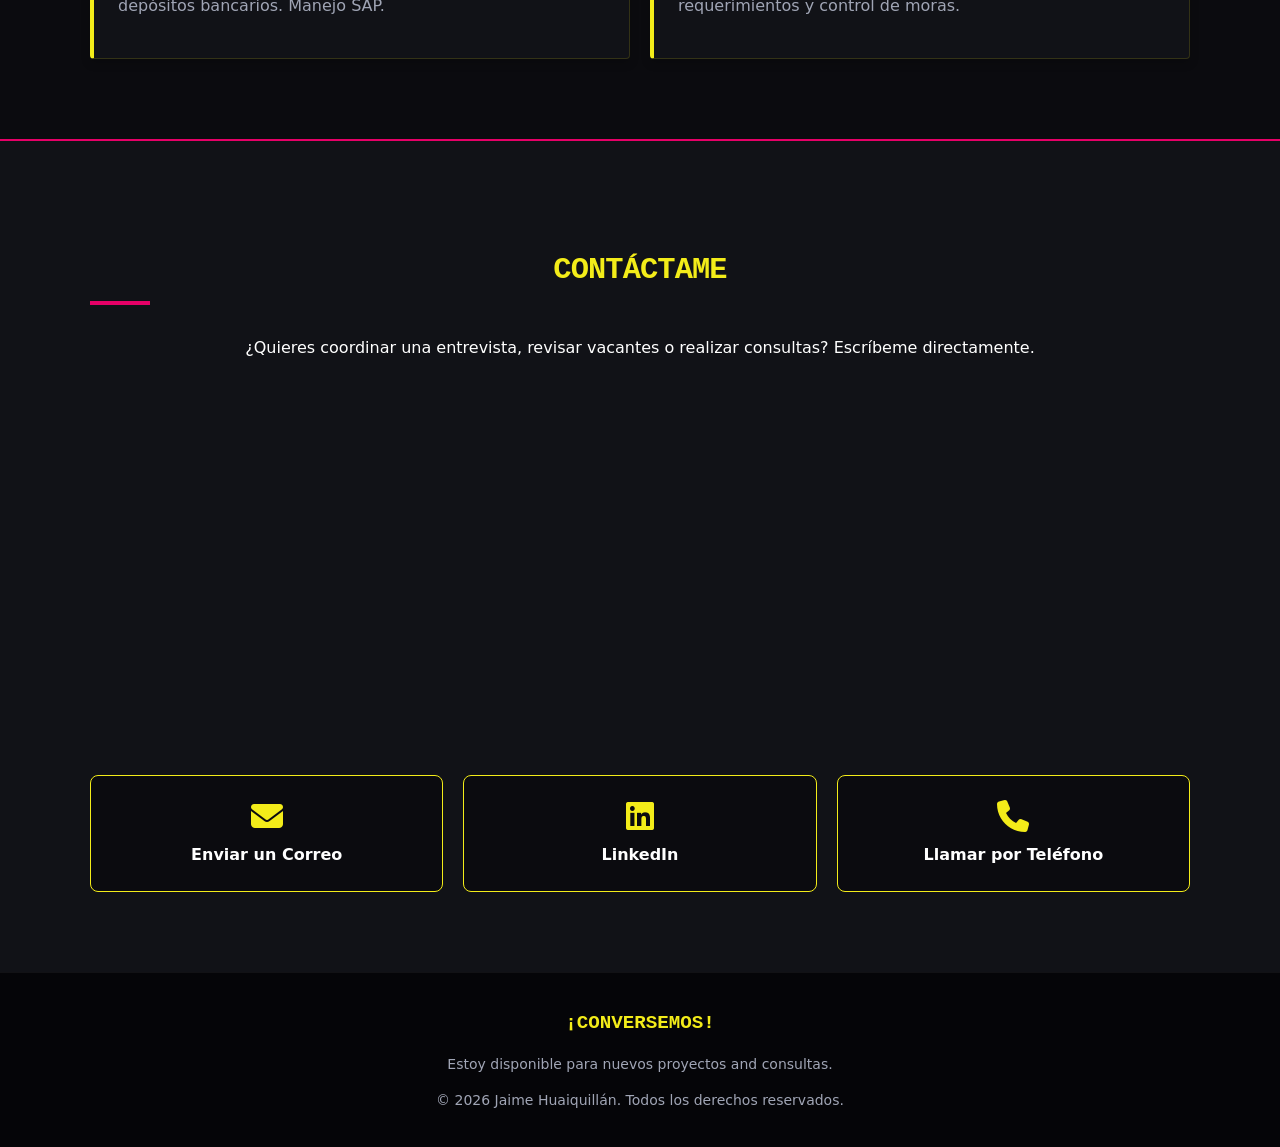
==== commit 2454c10f: "commit de despliegue  NUEVO ESTILO a github" ====
--- a/index.html
+++ b/index.html
@@ -1,406 +1,207 @@
 <!DOCTYPE html>
 <html lang="es">
 <head>
-    <meta charset="UTF-8" />
-    <meta name="viewport" content="width=device-width, initial-scale=1.0" />
-    <title>Jaime Huaiquillán – CV Online</title>
-
-    <!-- Bootstrap 5 CSS (solo CSS, sin JS) -->
-    <link
-            href="https://cdn.jsdelivr.net/npm/bootstrap@5.3.3/dist/css/bootstrap.min.css"
-            rel="stylesheet"
-    />
-    <!-- Bootstrap Icons -->
-    <link
-            href="https://cdn.jsdelivr.net/npm/bootstrap-icons@1.11.3/font/bootstrap-icons.min.css"
-            rel="stylesheet"
-    />
-    <!-- Hoja de Estilos CSS Local -->
-    <link
-            href="./estilos.css"
-            rel="stylesheet"
-            type="text/css"
-    />
-    />
+    <meta charset="UTF-8">
+    <meta name="viewport" content="width=device-width, initial-scale=1.0">
+    <title>Portafolio - Jaime Huaiquillán</title>
+
+    <!-- Iconos externos (FontAwesome) -->
+    <link rel="stylesheet" href="https://cdnjs.cloudflare.com/ajax/libs/font-awesome/6.4.0/css/all.min.css">
+
+    <!-- CSS EXTERNO ENLAZADO -->
+    <link rel="stylesheet" href="estilos.css">
 </head>
-
-<!-- cuerpo de mi cv online -->
-
 <body>
 
-<!-- ══════════════ NAVBAR ══════════════ -->
-<nav class="navbar navbar-expand-lg navbar-dark bg-dark sticky-top shadow-sm">
-    <div class="container">
-        <a class="navbar-brand fw-bold" href="#hero">
-            <span class="text-primary">Jaime</span> Huaiquillán
-        </a>
-
-        <!-- CONTENEDOR PARA BOTÓN MODO OSCURO Y TOGGLER MÓVIL -->
-        <div class="d-flex align-items-center gap-2 ms-auto me-2 me-lg-0 order-lg-2">
-            <!-- BOTÓN MODO OSCURO -->
-            <button id="theme-toggle" class="btn btn-outline-light border-0 id-theme" type="button" aria-label="Cambiar modo de color">
-                <i id="theme-icon" class="bi bi-moon-stars-fill"></i>
+<header>
+    <div class="container nav-container">
+        <div class="logo">Jaime Huaiquillán</div>
+        <nav class="nav-links">
+            <a href="#sobre-mi">Sobre mí</a>
+            <a href="#experiencia">Experiencia</a>
+            <a href="#contactame">Contáctame</a>
+            <button id="theme-toggle" class="btn-cyber-outline btn-toggle-theme">
+                <i class="fa-solid fa-moon"></i> / <i class="fa-solid fa-sun"></i>
             </button>
-
-            <button
-                    class="navbar-toggler"
-                    type="button"
-                    data-bs-toggle="collapse"
-                    data-bs-target="#navMenu"
-                    aria-controls="navMenu"
-                    aria-expanded="false"
-                    aria-label="Abrir menú"
-            >
-                <span class="navbar-toggler-icon"></span>
-            </button>
-        </div>
-
-        <div class="collapse navbar-collapse order-lg-1" id="navMenu">
-            <ul class="navbar-nav ms-auto gap-lg-2">
-                <li class="nav-item"><a class="nav-link" href="#sobre-mi">Sobre mí</a></li>
-                <li class="nav-item"><a class="nav-link" href="#experiencia">Experiencia</a></li>
-                <li class="nav-item"><a class="nav-link" href="#contactame">Contáctame</a></li>
-            </ul>
-        </div>
-    </div>
-</nav>
-
-
-<!-- ══════════════ HERO ══════════════ -->
+        </nav>
+    </div>
+</header>
+
 <section id="hero">
-    <div class="container">
-        <div class="row align-items-center g-5">
-
-            <div class="col-lg-8">
-                <!-- AQUÍ ESTÁ TU FOTO INCLUIDA -->
-                <img src="fotojaime.jpeg" alt="Foto de Jaime Huaiquillán" class="img-fluid rounded-circle mb-3 shadow border border-3 border-white" style="width: 140px; height: 140px; object-fit: cover;">
-
-                <span class="badge-rol mb-3 d-block d-md-inline-block">
-                    <i class="bi bi-briefcase-fill me-1"></i> Técnico en Administración de Empresas
-                </span>
-                <h1 class="mb-3">
-                    Jaime Andrés<br />
-                    <span style="opacity:0.85;">Huaiquillán Caniuqueo</span>
-                </h1>
-                <p class="lead mb-4">
-                    Profesional con 7 años de experiencia en empresas del sector público y privado. Especialista en planear, ejecutar, controlar y evaluar la gestión de empresas para lograr el desarrollo integral de sus funciones de acuerdo con las políticas y las normas de cada institución.
-                </p>
-                <div class="d-flex flex-wrap gap-3">
-                    <a href="#contactame" class="btn btn-light text-primary fw-semibold px-4">
-                        <i class="bi bi-envelope-fill me-2"></i>Contáctame
-                    </a>
-                    <a href="#experiencia" class="btn btn-outline-light px-4">
-                        Ver experiencia
-                    </a>
-                </div>
-            </div>
-
-            <div class="col-lg-4">
-                <div class="bg-white text-dark rounded-4 p-4 shadow card-info-hero">
-                    <ul class="list-unstyled mb-0">
-                        <li class="d-flex align-items-center gap-3 py-2 border-bottom">
-                            <i class="bi bi-calendar-check text-warning fs-4"></i>
-                            <div>
-                                <div class="fw-bold fw-title">7 Años</div>
-                                <small class="text-muted text-card-muted">Experiencia laboral</small>
-                            </div>
-                        </li>
-                        <li class="d-flex align-items-center gap-3 py-2 border-bottom">
-                            <i class="bi bi-person-badge text-primary fs-4"></i>
-                            <div>
-                                <div class="fw-bold fw-title">Gestión &amp; Control</div>
-                                <small class="text-muted text-card-muted">Sector Público y Privado</small>
-                            </div>
-                        </li>
-                        <li class="d-flex align-items-center gap-3 py-2 border-bottom">
-                            <i class="bi bi-shield-check text-success fs-4"></i>
-                            <div>
-                                <div class="fw-bold fw-title">Windows &amp; MAC</div>
-                                <small class="text-muted text-card-muted">Manejo de Sistemas Operativos</small>
-                            </div>
-                        </li>
-                        <li class="d-flex align-items-center gap-3 py-2">
-                            <i class="bi bi-geo-alt-fill text-danger fs-4"></i>
-                            <div>
-                                <div class="fw-bold fw-title">Santiago, Chile</div>
-                                <small class="text-muted text-card-muted">Vicuña Mackenna N° 327</small>
-                            </div>
-                        </li>
-                    </ul>
-                </div>
-            </div>
-
-        </div>
-    </div>
-</section>
-
-
-<!-- ══════════════ SOBRE MÍ ══════════════ -->
+    <div class="container hero-grid">
+        <div class="hero-main-content">
+
+            <!-- FOTO PERFECTAMENTE REDONDA -->
+            <img src="fotojaime.jpeg" alt="Jaime Huaiquillán" class="hero-avatar" width="150" height="150">
+
+            <div class="hero-text">
+                <span class="badge-rol">Técnico en Administración de Empresas</span>
+                <h1>Jaime Andrés<br><span>Huaiquillán Caniuqueo</span></h1>
+                <p class="lead">Profesional con 15 años de experiencia en empresas del sector público y privado. Actualmente en formación como desarrollador JAVASCRIPT.</p>
+                <div class="hero-buttons">
+                    <a href="#contactame" class="btn-cyber-primary">Contáctame</a>
+                    <a href="#experiencia" class="btn-cyber-outline">Ver Experiencia</a>
+                </div>
+            </div>
+        </div>
+        <div>
+            <div class="card-info-hero">
+                <div class="info-hero-item">
+                    <i class="fa-solid fa-briefcase"></i>
+                    <div>
+                        <!-- CORREGIDO AQUÍ: AHORA DICE 15 AÑOS -->
+                        <div>15 Años</div>
+                        <div class="text-card-muted">Experiencia Laboral</div>
+                    </div>
+                </div>
+                <div class="info-hero-item">
+                    <i class="fa-solid fa-chart-line"></i>
+                    <div>
+                        <div>Gestión & Control</div>
+                        <div class="text-card-muted">Sector Público y Privado</div>
+                    </div>
+                </div>
+                <div class="info-hero-item">
+                    <i class="fa-solid fa-desktop"></i>
+                    <div>
+                        <div>Windows & MAC</div>
+                        <div class="text-card-muted">Sistemas Operativos</div>
+                    </div>
+                </div>
+                <div class="info-hero-item">
+                    <i class="fa-solid fa-location-dot"></i>
+                    <div>
+                        <div>Santiago, Chile</div>
+                        <div class="text-card-muted">Vicuña Mackenna N° 327</div>
+                    </div>
+                </div>
+            </div>
+        </div>
+    </div>
+</section>
+
 <section id="sobre-mi">
     <div class="container">
-        <div class="text-center mb-5">
-            <h2 class="section-title">Sobre mí</h2>
-            <hr class="section-divider mx-auto mt-2" />
-        </div>
-
-        <div class="row g-5 align-items-start">
-
-            <div class="col-lg-6">
-                <p class="text-secondary custom-text fs-5 mb-3">
-                    Soy titulado de la carrera <strong>Técnico en Administración de Empresas</strong> de <strong>INACAP</strong>. Me considero una persona responsable, dinámica, proactiva, con alta capacidad de adaptación y excelente manejo de relaciones interpersonales.
-                </p>
-                <p class="text-secondary custom-text">
-                    Mi trayectoria incluye un sólido desempeño en atención a clientes presencial y telefónica, control documental, gestión de cajas, resolución de requerimientos y análisis de bases de datos tanto en ministerios del estado como en la banca y retail.
-                </p>
-                <p class="text-secondary custom-text mb-0">
-                    Cuento con competencias destacadas para incorporarme a equipos multidisciplinares, mesas de servicios, contact centers y áreas operativas de soporte corporativo.
-                </p>
-            </div>
-
-            <div class="col-lg-6">
-                <h5 class="fw-bold section-subtitle mb-3">Antecedentes Académicos</h5>
-                <ul class="list-group list-group-flush mb-4">
-                    <li class="list-group-item bg-transparent d-flex align-items-center gap-3 px-0 list-item-custom">
-                        <i class="bi bi-patch-check-fill text-primary"></i>
-                        <div>
-                            <div class="fw-semibold fw-title">INACAP (2012 - 2014)</div>
-                            <small class="text-muted text-card-muted">Técnico en Administración de Empresas (4 semestres)</small>
-                        </div>
-                    </li>
-                    <li class="list-group-item bg-transparent d-flex align-items-center gap-3 px-0 list-item-custom">
-                        <i class="bi bi-patch-check-fill text-primary"></i>
-                        <div>
-                            <div class="fw-semibold fw-title">Colegio Gerónimo de Alderete (2005 - 2008)</div>
-                            <small class="text-muted text-card-muted">Título Técnico en Administración de Empresas</small>
-                        </div>
-                    </li>
-                </ul>
-
-                <h5 class="fw-bold section-subtitle mb-3">Cursos y Seminarios</h5>
-                <ul class="list-group list-group-flush mb-4">
-                    <li class="list-group-item bg-transparent d-flex align-items-center gap-3 px-0 py-1 list-item-custom">
-                        <i class="bi bi-bookmark-star-fill text-warning"></i>
-                        <div class="small fw-title">Curso de Subcontratación – Colegio Nacional de Contadores de Chile A.G. (2007)</div>
-                    </li>
-                    <li class="list-group-item bg-transparent d-flex align-items-center gap-3 px-0 py-1 list-item-custom">
-                        <i class="bi bi-bookmark-star-fill text-warning"></i>
-                        <div class="small fw-title">Curso Prevención de Riesgos – Asociación Chilena de Seguridad (ACHS) (2007)</div>
-                    </li>
-                </ul>
-
-                <h5 class="fw-bold section-subtitle mb-3">Habilidades y Software</h5>
-                <div class="d-flex flex-wrap gap-2">
-                    <span class="badge bg-primary">Microsoft Office (Nivel Usuario)</span>
-                    <span class="badge bg-primary">Manejo SAP</span>
-                    <span class="badge bg-secondary">Windows OS</span>
-                    <span class="badge bg-secondary">MAC OS</span>
-                    <span class="badge bg-success">Análisis de Bases de Datos</span>
-                    <span class="badge bg-success">Cuadratura de Caja</span>
-                    <span class="badge bg-warning text-dark">Contact Center</span>
-                    <span class="badge bg-info text-dark">Mesa de Servicios</span>
-                </div>
-            </div>
-
-        </div>
-    </div>
-</section>
-
-
-<!-- ══════════════ EXPERIENCIA ══════════════ -->
+        <h2 class="section-title">Sobre Mí</h2>
+        <div class="section-divider"></div>
+
+        <div class="sobre-mi-grid">
+            <div>
+                <p>Soy titulado de la carrera <strong>Técnico en Administración de Empresas</strong>. Me considero una persona responsable, dinámica, proactiva, con alta capacidad de adaptación y excelente manejo de relaciones interpersonales.</p>
+                <p>Mi trayectoria incluye un sólido desempeño en atención a clientes presencial y telefónica, control documental, gestión de cajas, resolución de requerimientos y análisis de bases de datos tanto en ministerios del estado como en la banca y retail.</p>
+            </div>
+
+            <div>
+                <h3 class="card-title-custom">Antecedentes Académicos</h3>
+                <div class="list-item-custom">
+                    <strong>INACAP (2012 - 2014)</strong><br>
+                    <span class="text-card-muted">Técnico en Administración de Empresas</span>
+                </div>
+
+                <h3 class="card-title-custom">Habilidades y Software</h3>
+                <div class="skills-container">
+                    <span class="skill-badge">Microsoft Office</span>
+                    <span class="skill-badge">Manejo SAP</span>
+                    <span class="skill-badge">Windows OS</span>
+                    <span class="skill-badge">MAC OS</span>
+                    <span class="skill-badge">Análisis de Datos</span>
+                </div>
+            </div>
+        </div>
+    </div>
+</section>
+
 <section id="experiencia">
     <div class="container">
-        <div class="text-center mb-5">
-            <h2 class="section-title">Experiencia Laboral</h2>
-            <hr class="section-divider mx-auto mt-2" />
-        </div>
-
-        <div class="row g-4">
-
-            <!-- Yamaha Import -->
-            <div class="col-md-6">
-                <div class="card card-exp h-100 p-4 shadow-sm">
-                    <div class="d-flex justify-content-between align-items-start mb-2 flex-wrap gap-2">
-                        <h5 class="fw-bold mb-0 card-title-custom">Cajero Atención Presencial</h5>
-                        <span class="badge bg-primary">Febrero 2017 - Noviembre 2019</span>
-                    </div>
-                    <p class="text-muted small mb-2 text-card-muted">
-                        <i class="bi bi-building me-1"></i> Yamaha Import
-                    </p>
-                    <ul class="text-secondary custom-text small ps-3 mb-0">
-                        <li>Atención presencial a clientes compra con Facturas y boletas.</li>
-                        <li>Manejo SAP y resolución oportuna de requerimientos.</li>
-                        <li>Cuadratura caja diaria y depósitos en el banco.</li>
-                        <li>Control documentación de homologación motos.</li>
-                    </ul>
-                </div>
-            </div>
-
-            <!-- Banco Santander -->
-            <div class="col-md-6">
-                <div class="card card-exp h-100 p-4 shadow-sm">
-                    <div class="d-flex justify-content-between align-items-start mb-2 flex-wrap gap-2">
-                        <h5 class="fw-bold mb-0 card-title-custom">Atención a Clientes / Cajero</h5>
-                        <span class="badge bg-primary">Diciembre 2015 - Noviembre 2016</span>
-                    </div>
-                    <p class="text-muted small mb-2 text-card-muted">
-                        <i class="bi bi-building me-1"></i> Banco Santander Chile
-                    </p>
-                    <ul class="text-secondary custom-text small ps-3 mb-0">
-                        <li>Atención presencial a clientes banca select y atención telefónica.</li>
-                        <li>Resolución oportuna de requerimientos, control y manejo de reclamos.</li>
-                        <li>Control de moras, cuadratura de tarjetas, cuentas corrientes y líneas de créditos.</li>
-                    </ul>
-                </div>
-            </div>
-
-            <!-- Ministerio del Interior -->
-            <div class="col-md-6">
-                <div class="card card-exp h-100 p-4 shadow-sm">
-                    <div class="d-flex justify-content-between align-items-start mb-2 flex-wrap gap-2">
-                        <h5 class="fw-bold mb-0 card-title-custom">Administrativo Control Visas</h5>
-                        <span class="badge bg-success">Mayo 2014 - Julio 2015</span>
-                    </div>
-                    <p class="text-muted small mb-2 text-card-muted">
-                        <i class="bi bi-building me-1"></i> Ministerio del Interior
-                    </p>
-                    <ul class="text-secondary custom-text small ps-3 mb-0">
-                        <li>Desarrollo de los programas y actividades de la unidad.</li>
-                        <li>Participación en el estudio y análisis de nuevos procedimientos y métodos de trabajo.</li>
-                        <li>Elaboración proyectos de compromiso para el correcto funcionamiento de control visas.</li>
-                        <li>Análisis y autorización de permisos de trabajo de acuerdo a la evaluación de cada caso.</li>
-                    </ul>
-                </div>
-            </div>
-
-            <!-- Caja de Compensación 18 de Septiembre -->
-            <div class="col-md-6">
-                <div class="card card-exp h-100 p-4 shadow-sm">
-                    <div class="d-flex justify-content-between align-items-start mb-2 flex-wrap gap-2">
-                        <h5 class="fw-bold mb-0 card-title-custom">Analista Riesgo</h5>
-                        <span class="badge bg-secondary">Agosto 2013 - Abril 2014</span>
-                    </div>
-                    <p class="text-muted small mb-2 text-card-muted">
-                        <i class="bi bi-building me-1"></i> Caja de Compensación 18 de Septiembre
-                    </p>
-                    <ul class="text-secondary custom-text small ps-3 mb-0">
-                        <li>Análisis de Bases de Datos y realización de cálculos necesarios para los informes financieros.</li>
-                        <li>Asesoría sobre consultas técnicas en el área de su competencia.</li>
-                        <li>Realizar toda otra tarea encomendada por su Jefatura.</li>
-                    </ul>
-                </div>
-            </div>
-
-            <!-- Pullman Bus -->
-            <div class="col-md-6">
-                <div class="card card-exp h-100 p-4 shadow-sm">
-                    <div class="d-flex justify-content-between align-items-start mb-2 flex-wrap gap-2">
-                        <h5 class="fw-bold mb-0 card-title-custom">Ejecutivo de Atencion al Cliente</h5>
-                        <span class="badge bg-secondary">Noviembre 2009 - Julio 2013</span>
-                    </div>
-                    <p class="text-muted small mb-2 text-card-muted">
-                        <i class="bi bi-building me-1"></i> Pullman Bus
-                    </p>
-                    <ul class="text-secondary custom-text small ps-3 mb-0">
-                        <li>Crear y mantener una buena relación con los clientes de forma personal o vía telefónica.</li>
-                        <li>Atender y dar soluciones, derivando a los sectores correspondientes según sus necesidades.</li>
-                        <li>Elaborar comunicados con un lenguaje claro, simple y coherente (escritos, orales y no verbales).</li>
-                    </ul>
-                </div>
-            </div>
-
-        </div>
-    </div>
-</section>
-
-
-<!-- ══════════════ CONTÁCTAME ══════════════ -->
+        <h2 class="section-title">Experiencia Laboral</h2>
+        <div class="section-divider"></div>
+
+        <div class="exp-grid">
+            <div class="card-exp">
+                <div class="card-exp-header">
+                    <div>
+                        <h3 class="fw-title">Cajero Atención Presencial</h3>
+                        <div><i class="fa-solid fa-building"></i> Yamaha Import</div>
+                    </div>
+                    <span class="exp-date">Feb 2017 - Ene 2025</span>
+                </div>
+                <p class="text-card-muted">Atención presencial a clientes, cuadratura de caja diaria y depósitos bancarios. Manejo SAP.</p>
+            </div>
+
+            <div class="card-exp">
+                <div class="card-exp-header">
+                    <div>
+                        <h3 class="fw-title">Atención a Clientes / Cajero</h3>
+                        <div><i class="fa-solid fa-building"></i> Banco Santander Chile</div>
+                    </div>
+                    <span class="exp-date">Dic 2015 - Nov 2016</span>
+                </div>
+                <p class="text-card-muted">Atención presencial banca select, resolución de requerimientos y control de moras.</p>
+            </div>
+        </div>
+    </div>
+</section>
+
 <section id="contactame">
     <div class="container">
-        <div class="text-center mb-5">
-            <h2 class="section-title">Contáctame</h2>
-            <hr class="section-divider mx-auto mt-2" />
-            <p class="lead mt-3" style="opacity:0.9; max-width:520px; margin:0 auto;">
-                ¿Quieres coordinar una entrevista, revisar vacantes o realizar consultas? Escríbeme directamente.
-            </p>
-        </div>
-
-        <div class="row justify-content-center g-4">
-            <div class="col-sm-6 col-md-4">
+        <h2 class="section-title">Contáctame</h2>
+        <div class="section-divider"></div>
+        <p>¿Quieres coordinar una entrevista, revisar vacantes o realizar consultas? Escríbeme directamente.</p>
+
+        <!-- MAPA REPARADO TOTALMENTE -->
+        <div class="contenedor-mapa">
+            <iframe src="https://www.google.com/maps/embed?pb=!1m18!1m12!1m3!1d3329.172346761744!2d-70.6295552!3d-33.4448074!2m3!1f0!2f0!3f0!3m2!1i1024!2i768!4f13.1!3m3!1m2!1s0x9662c579893d5f97%3A0xc4eb00be99bc6834!2sAv.%20Vicu%C3%B1a%20Mackenna%20327%2C%207500000%20Santiago%2C%20Regi%C3%B3n%20Metropolitana!5e0!3m2!1ses!2scl!4v1718756800000!5m2!1ses!2scl" width="100%" height="350" style="border:0;" allowfullscreen="" loading="lazy" referrerpolicy="no-referrer-when-downgrade"></iframe>
+        </div>
+
+
+        <div class="contacto-grid">
+            <a href="mailto:tu-correo@ejemplo.com">
                 <div class="card-contacto">
-                    <i class="bi bi-envelope-at-fill"></i>
-                    <div class="fw-semibold mb-1 text-white">Correo Electrónico</div>
-                    <a href="mailto:Jaime.huaiquillan@gmail.com" class="text-white">
-                        Jaime.huaiquillan@gmail.com
-                    </a>
-                </div>
-            </div>
-            <div class="col-sm-6 col-md-4">
+                    <i class="fa-solid fa-envelope"></i>
+                    <strong>Enviar un Correo</strong>
+                </div>
+            </a>
+            <a href="https://linkedin.com" target="_blank">
                 <div class="card-contacto">
-                    <i class="bi bi-linkedin"></i>
-                    <div class="fw-semibold mb-1 text-white">LinkedIn</div>
-                    <a href="https://www.linkedin.com/in/jaime-huaiquillan-caniuqueo-5a447abb/" target="_blank" rel="noopener" class="text-white">
-                        Ver perfil profesional
-                    </a>
-                </div>
-            </div>
-            <div class="col-sm-6 col-md-4">
+                    <i class="fa-brands fa-linkedin"></i>
+                    <strong>LinkedIn</strong>
+                </div>
+            </a>
+            <a href="tel:+56912345678">
                 <div class="card-contacto">
-                    <i class="bi bi-telephone-fill"></i>
-                    <div class="fw-semibold mb-1 text-white">Teléfono / Fono</div>
-                    <a href="tel:+56976232586" class="text-white">
-                        976232586
-                    </a>
-                </div>
-            </div>
-        </div>
-    </div>
-</section>
-
-
-<!-- ══════════════ FOOTER ══════════════ -->
+                    <i class="fa-solid fa-phone"></i>
+                    <strong>Llamar por Teléfono</strong>
+                </div>
+            </a>
+        </div>
+    </div>
+</section>
+
 <footer>
-    <div class="container d-flex flex-column flex-md-row justify-content-between align-items-center gap-3">
-        <span>© 2026 Jaime Andrés Huaiquillán Caniuqueo · Todos los derechos reservados.</span>
-        <span class="d-flex gap-3 fs-5">
-        <a href="mailto:Jaime.huaiquillan@gmail.com" class="text-secondary" title="Correo">
-          <i class="bi bi-envelope-fill"></i>
-        </a>
-        <a href="https://www.linkedin.com/in/jaime-huaiquillan-caniuqueo-5a447abb/" target="_blank" rel="noopener" class="text-secondary" title="LinkedIn">
-          <i class="bi bi-linkedin"></i>
-        </a>
-      </span>
+    <div class="container">
+        <div class="footer-title">¡CONVERSEMOS!</div>
+        <p>Estoy disponible para nuevos proyectos and consultas.</p>
+        <div>© 2026 Jaime Huaiquillán. Todos los derechos reservados.</div>
     </div>
 </footer>
 
-
-<!-- ══════════════ JAVASCRIPT MODO OSCURO ══════════════ -->
 <script>
     const themeToggleBtn = document.getElementById('theme-toggle');
-    const themeIcon = document.getElementById('theme-icon');
-
-    // Verificar si ya existía una preferencia guardada
-    const currentTheme = localStorage.getItem('theme');
-    if (currentTheme === 'dark') {
-        document.body.classList.add('dark-mode');
-        themeIcon.classList.replace('bi-moon-stars-fill', 'bi-sun-fill');
+
+    themeToggleBtn.addEventListener('click', () => {
+        document.body.classList.toggle('light-mode');
+
+        if (document.body.classList.contains('light-mode')) {
+            localStorage.setItem('theme-preference', 'light');
+        } else {
+            localStorage.setItem('theme-preference', 'dark');
+        }
+    });
+
+    const savedTheme = localStorage.getItem('theme-preference');
+    if (savedTheme === 'light') {
+        document.body.classList.add('light-mode');
     }
-
-    // Escuchar el clic en el botón
-    themeToggleBtn.addEventListener('click', () => {
-        document.body.classList.toggle('dark-mode');
-
-        let theme = 'light';
-        if (document.body.classList.contains('dark-mode')) {
-            theme = 'dark';
-            themeIcon.classList.replace('bi-moon-stars-fill', 'bi-sun-fill');
-        } else {
-            themeIcon.classList.replace('bi-sun-fill', 'bi-moon-stars-fill');
-        }
-
-        // Guardar la elección del usuario
-        localStorage.setItem('theme', theme);
-    });
 </script>
-
 </body>
 </html>
--- a/estilos.css
+++ b/estilos.css
@@ -1,48 +1,169 @@
+/* ==========================================================================
+   1. VARIABLES DE DISEÑO (¡VUELVEN LOS COLORES NEÓN Y FLÚOR!)
+   ========================================================================== */
 :root {
-    /* ── PALETA DE COLORES CYBERPUNK POR DEFECTO (MODO OSCURO) ── */
-    --bg-principal: #0b0b0f;       /* Fondo negro profundo (image_9fe946.png) */
-    --bg-secundario: #111217;      /* Cajas y secciones oscuras */
-    --texto-principal: #ffffff;    /* Texto blanco de lectura */
-    --texto-secundario: #a0a5b5;   /* Texto gris de soporte */
-    --borde-color: rgba(243, 236, 25, 0.15); /* Bordes amarillos sutiles para tarjetas */
-
-    /* Colores acento de la interfaz hacker */
-    --cyber-amarillo: #f3ec19;     /* Amarillo brillante de títulos */
-    --cyber-fucsia: #e60067;       /* Fucsia eléctrico de badges y líneas */
-
-    /* Configuración de tarjetas de contacto superiores */
-    --bg-contacto: rgba(17, 18, 23, 0.8);
-    --borde-contacto: var(--cyber-amarillo);
-}
-
-/* ── ALTERNATIVA: MODO CLARO CONFIGURADO ── */
-.light-mode {
+    /* MODO OSCURO CYBERPUNK (Por defecto) */
+    --bg-principal: #0b0b0f;
+    --bg-secundario: #111217;
+    --texto-principal: #ffffff;
+    --texto-secundario: #a0a5b5;
+    --borde-color: rgba(243, 236, 25, 0.15);
+
+    /* Colores acento Cyber ORIGINALES */
+    --cyber-amarillo: #f3ec19;
+    --cyber-fucsia: #e60067;
+    --sombra-neon: rgba(230, 0, 103, 0.25);
+}
+
+/* MODO CLARO CORPORATIVO (Activado mediante JS) */
+body.light-mode {
     --bg-principal: #ffffff;
     --bg-secundario: #f8f9fa;
     --texto-principal: #212529;
     --texto-secundario: #6c757d;
     --borde-color: rgba(0, 0, 0, 0.125);
-    --cyber-amarillo: #0d6efd;     /* En modo claro toma una estética azul corporativa */
+
+    /* En modo claro, la estética pasa a ser azul/negro corporativo */
+    --cyber-amarillo: #0d6efd;
     --cyber-fucsia: #212529;
-    --bg-contacto: rgba(255, 255, 255, 0.15);
-    --borde-contacto: rgba(0, 0, 0, 0.15);
-}
-
-/* ── BASE DEL BODY ── */
+    --sombra-neon: rgba(13, 110, 253, 0.1);
+}
+
+/* ==========================================================================
+   2. ESTILOS BASE Y GENERALES
+   ========================================================================== */
 body {
     font-family: 'Segoe UI', system-ui, sans-serif;
     background-color: var(--bg-principal);
     color: var(--texto-principal);
     transition: background-color 0.3s ease, color 0.3s ease, border-color 0.3s ease;
-}
-
-/* ── HERO / BANNER PRINCIPAL ── */
+    margin: 0;
+    padding: 0;
+    line-height: 1.6;
+}
+
+.container {
+    width: 90%;
+    max-width: 1100px;
+    margin: 0 auto;
+    padding: 0 15px;
+}
+
+/* Navbar / Menú Superior */
+header {
+    background-color: var(--bg-secundario);
+    border-bottom: 2px solid var(--cyber-fucsia); /* Línea fucsia superior */
+    position: fixed;
+    width: 100%;
+    top: 0;
+    z-index: 1000;
+}
+
+.nav-container {
+    display: flex;
+    justify-content: space-between;
+    align-items: center;
+    padding: 15px 0;
+}
+
+.logo {
+    font-weight: bold;
+    font-size: 1.2rem;
+    color: var(--texto-principal);
+}
+
+.nav-links {
+    display: flex;
+    gap: 20px;
+    align-items: center;
+}
+
+.nav-links a {
+    color: var(--texto-principal);
+    text-decoration: none;
+    font-size: 0.95rem;
+    font-weight: 500;
+    transition: color 0.2s;
+}
+
+.nav-links a:hover {
+    color: var(--cyber-amarillo);
+}
+
+/* Utilidades de títulos comunes */
+.section-title {
+    font-weight: 700;
+    font-size: 1.9rem;
+    margin-bottom: 0.4rem;
+    text-transform: uppercase;
+    font-family: monospace;
+    letter-spacing: -0.03em;
+    color: var(--cyber-amarillo); /* Letras amarillas flúor */
+}
+
+.section-divider {
+    width: 60px;
+    height: 4px;
+    background-color: var(--cyber-fucsia); /* Línea fucsia de separación */
+    border: none;
+    margin-bottom: 30px;
+}
+
+.fw-title, .section-subtitle, .card-title-custom {
+    color: var(--cyber-amarillo);
+}
+
+.text-card-muted, .custom-text {
+    color: var(--texto-secundario);
+}
+
+/* ==========================================================================
+   3. HERO / BANNER PRINCIPAL (FOTO REDONDA + TEXTO ALINEADO)
+   ========================================================================== */
 #hero {
     background-color: var(--bg-principal);
     color: var(--texto-principal);
-    padding: 100px 0 80px;
-    border-bottom: 2px solid var(--cyber-fucsia); /* Divisor fucsia estilo terminal */
-}
+    padding: 160px 0 80px;
+    border-bottom: 2px solid var(--cyber-fucsia);
+    transition: all 0.3s ease;
+}
+
+.hero-grid {
+    display: grid;
+    grid-template-columns: 1fr;
+    gap: 40px;
+}
+
+@media (min-width: 768px) {
+    .hero-grid {
+        grid-template-columns: 2fr 1fr;
+    }
+}
+
+/* Contenedor flexible para que la foto y el texto convivan perfectamente */
+.hero-main-content {
+    display: flex;
+    gap: 30px;
+    align-items: center;
+    flex-wrap: nowrap; /* Evita que se desarme de golpe */
+}
+
+/* ¡LA FOTO AHORA SÍ QUEDA PERFECTAMENTE REDONDA! */
+.hero-avatar {
+    width: 150px;
+    height: 150px;
+    min-width: 150px; /* Evita que el navegador la achique o estire */
+    min-height: 150px;
+    border-radius: 50%; /* Esto la hace redonda */
+    object-fit: cover;   /* Centra y encuadra tu rostro de forma impecable */
+    border: 4px solid var(--cyber-amarillo); /* Borde amarillo neón */
+    box-shadow: 0 0 15px var(--cyber-amarillo); /* Brillo flúor de fondo */
+}
+
+.hero-text {
+    flex: 1;
+}
+
 #hero .badge-rol {
     background-color: var(--cyber-fucsia);
     color: #ffffff;
@@ -50,106 +171,225 @@
     font-weight: bold;
     letter-spacing: 0.05em;
     padding: 6px 14px;
-    border-radius: 4px; /* Bordes más rectos estilo código */
+    border-radius: 4px;
     text-transform: uppercase;
-}
+    display: inline-block;
+    margin-bottom: 15px;
+}
+
 #hero h1 {
     font-size: clamp(2rem, 5vw, 3.4rem);
     font-weight: 700;
     line-height: 1.2;
     color: var(--texto-principal);
-}
-/* Forzar palabras clave en Amarillo como el diseño de referencia */
-#hero h1 strong, #hero h1 span {
-    color: var(--cyber-amarillo) !important;
-}
+    margin: 0 0 20px 0;
+}
+
+#hero h1 span {
+    color: var(--cyber-amarillo);
+}
+
 #hero .lead {
     font-size: 1.1rem;
     color: var(--texto-secundario);
     max-width: 650px;
-    border-left: 3px solid var(--cyber-fucsia); /* Línea fucsia vertical junto al párrafo */
+    border-left: 3px solid var(--cyber-fucsia);
     padding-left: 15px;
-}
-
-/* Tarjeta lateral de datos dentro del hero */
+    margin-bottom: 30px;
+}
+
+/* Tarjeta lateral de datos rápidos */
 .card-info-hero {
-    background-color: var(--bg-secundario) !important;
-    color: var(--texto-principal) !important;
-    border: 1px solid var(--borde-color) !important;
-    box-shadow: 0 0 15px rgba(243, 236, 25, 0.03);
-    transition: all 0.3s ease;
-}
-.card-info-hero .border-bottom {
-    border-color: var(--borde-color) !important;
-}
-
-/* Clases de texto personalizadas */
-.fw-title, .section-subtitle, .card-title-custom {
-    color: var(--cyber-amarillo) !important;
-}
-.text-card-muted, .custom-text {
-    color: var(--texto-secundario) !important;
-}
-
-/* ── SOBRE MÍ ── */
+    background-color: var(--bg-secundario);
+    color: var(--texto-principal);
+    border: 1px solid var(--borde-color);
+    border-radius: 6px;
+    padding: 20px;
+    box-shadow: 0 0 15px rgba(243, 236, 25, 0.02);
+    display: flex;
+    flex-direction: column;
+    gap: 15px;
+}
+
+.info-hero-item {
+    display: flex;
+    align-items: center;
+    gap: 15px;
+    padding-bottom: 12px;
+}
+
+.info-hero-item:not(:last-child) {
+    border-bottom: 1px solid var(--borde-color);
+}
+
+.info-hero-item i {
+    color: var(--cyber-amarillo);
+    font-size: 1.2rem;
+}
+
+/* ==========================================================================
+   4. SOBRE MÍ / ACADEMIA
+   ========================================================================== */
 #sobre-mi {
     background-color: var(--bg-secundario);
     padding: 80px 0;
     border-bottom: 1px solid var(--borde-color);
 }
+
+.sobre-mi-grid {
+    display: grid;
+    grid-template-columns: 1fr;
+    gap: 40px;
+}
+
+@media (min-width: 768px) {
+    .sobre-mi-grid {
+        grid-template-columns: 1fr 1fr;
+    }
+}
+
 .list-item-custom {
-    color: var(--texto-principal) !important;
-    border-color: var(--borde-color) !important;
-}
-
-/* ── EXPERIENCIA ── */
+    background-color: var(--bg-principal);
+    padding: 15px;
+    border-radius: 6px;
+    color: var(--texto-principal);
+    border: 1px solid var(--borde-color);
+    margin-bottom: 15px;
+}
+
+/* Tags de Habilidades estilizadas */
+.skills-container {
+    display: flex;
+    flex-wrap: wrap;
+    gap: 8px;
+    margin-top: 15px;
+}
+
+.skill-badge {
+    background-color: transparent;
+    color: var(--texto-principal);
+    border: 1px solid var(--cyber-fucsia);
+    font-size: 0.8rem;
+    padding: 5px 12px;
+    border-radius: 4px;
+    font-weight: 600;
+    transition: all 0.2s;
+}
+
+.skill-badge:hover {
+    background-color: var(--cyber-fucsia);
+    color: #ffffff;
+    box-shadow: 0 0 10px var(--cyber-fucsia);
+}
+
+/* ==========================================================================
+   5. EXPERIENCIA LABORAL (TARJETAS FLOTANTES CYBER)
+   ========================================================================== */
 #experiencia {
     background-color: var(--bg-principal);
     padding: 80px 0;
 }
+
+.exp-grid {
+    display: grid;
+    grid-template-columns: 1fr;
+    gap: 20px;
+    margin-top: 30px;
+}
+
+@media (min-width: 768px) {
+    .exp-grid {
+        grid-template-columns: 1fr 1fr;
+    }
+}
+
 .card-exp {
-    border: 1px solid var(--borde-color) !important;
-    border-left: 4px solid var(--cyber-amarillo) !important; /* Detalle amarillo lateral hacker */
-    background-color: var(--bg-secundario) !important;
-    color: var(--texto-principal) !important;
-    border-radius: 4px;
-    transition: transform 0.2s ease;
-}
+    border: 1px solid var(--borde-color);
+    border-left: 4px solid var(--cyber-amarillo); /* Borde flúor lateral */
+    background-color: var(--bg-secundario);
+    color: var(--texto-principal);
+    border-radius: 4px;
+    padding: 24px;
+    box-shadow: 0 4px 10px rgba(0,0,0,0.2);
+    transition: transform 0.3s ease, box-shadow 0.3s ease;
+}
+
 .card-exp:hover {
-    transform: translateY(-2px);
-    box-shadow: 0 0 10px rgba(243, 236, 25, 0.1);
-}
-
-/* ── CONTÁCTAME ── */
+    transform: translateY(-4px);
+    box-shadow: 0 0 15px var(--sombra-neon);
+}
+
+.card-exp-header {
+    display: flex;
+    justify-content: space-between;
+    align-items: flex-start;
+    margin-bottom: 10px;
+}
+
+.exp-date {
+    font-size: 0.75rem;
+    font-weight: bold;
+    background-color: rgba(230, 0, 103, 0.15);
+    color: var(--cyber-fucsia);
+    padding: 4px 10px;
+    border-radius: 4px;
+    border: 1px solid var(--cyber-fucsia);
+}
+
+/* ==========================================================================
+   6. CONTÁCTAME
+   ========================================================================== */
 #contactame {
     background-color: var(--bg-secundario);
     color: var(--texto-principal);
     padding: 80px 0;
     border-top: 2px solid var(--cyber-fucsia);
-}
+    text-align: center;
+}
+
+.contacto-grid {
+    display: grid;
+    grid-template-columns: 1fr;
+    gap: 20px;
+    margin-top: 40px;
+}
+
+@media (min-width: 768px) {
+    .contacto-grid {
+        grid-template-columns: repeat(3, 1fr);
+    }
+}
+
 #contactame a {
     text-decoration: none;
 }
-#contactame a:hover {
-    text-decoration: underline;
-}
-#contactame .card-contacto {
-    background-color: var(--bg-contacto);
-    border: 1px solid var(--borde-contacto);
+
+.card-contacto {
+    background-color: var(--bg-principal);
+    border: 1px solid var(--cyber-amarillo);
     border-radius: 8px;
     padding: 24px;
     text-align: center;
     color: var(--texto-principal);
     transition: all 0.3s ease;
 }
-#contactame .card-contacto i {
+
+.card-contacto i {
     font-size: 2rem;
     color: var(--cyber-amarillo);
     margin-bottom: 10px;
     display: block;
 }
 
-/* ── FOOTER / EOF SISTEMA DETENIDO ── */
+.card-contacto:hover {
+    transform: translateY(-4px);
+    box-shadow: 0 0 15px var(--cyber-amarillo);
+    background-color: rgba(243, 236, 25, 0.05);
+}
+
+/* ==========================================================================
+   7. FOOTER
+   ========================================================================== */
 footer {
     background-color: #050508;
     color: var(--texto-secundario);
@@ -158,51 +398,68 @@
     text-align: center;
     border-top: 1px solid rgba(255, 255, 255, 0.05);
 }
+
+body.light-mode footer {
+    background-color: #111217;
+    color: #ffffff;
+}
+
 footer .footer-title {
-    color: var(--cyber-amarillo) !important;
+    color: var(--cyber-amarillo);
     font-weight: bold;
     font-family: monospace;
     font-size: 1.2rem;
-}
-
-/* ── UTILIDADES DE SECCIÓN ── */
-.section-title {
-    font-weight: 700;
-    font-size: 1.9rem;
-    margin-bottom: 0.4rem;
-    text-transform: uppercase;
-    font-family: monospace;
-    letter-spacing: -0.03em;
-    color: var(--cyber-amarillo) !important;
-}
-.section-divider {
-    width: 60px;
-    height: 4px;
-    background-color: var(--cyber-fucsia) !important;
-    border: none;
-    border-radius: 0px;
-}
-
-/* ── BOTÓN DE ACCIÓN (CONTACTAR / VER STACK) ── */
+    margin-bottom: 10px;
+}
+
+/* ==========================================================================
+   8. BOTONES DE ACCIÓN CYBER
+   ========================================================================== */
 .btn-cyber-primary {
-    background-color: var(--cyber-amarillo) !important;
-    color: #000000 !important;
+    background-color: var(--cyber-amarillo);
+    color: #000000;
     font-weight: bold;
     border-radius: 4px;
-    padding: 10px 20px;
+    padding: 12px 24px;
     border: none;
     text-transform: uppercase;
-}
+    transition: all 0.2s ease;
+    cursor: pointer;
+    text-decoration: none;
+    display: inline-block;
+    box-shadow: 0 4px 10px rgba(243, 236, 25, 0.2);
+}
+
+.btn-cyber-primary:hover {
+    transform: translateY(-2px);
+    box-shadow: 0 0 15px var(--cyber-amarillo);
+}
+
+body.light-mode .btn-cyber-primary {
+    color: #ffffff;
+}
+
 .btn-cyber-outline {
-    background-color: transparent !important;
-    color: var(--texto-principal) !important;
-    border: 1px solid var(--texto-principal) !important;
-    border-radius: 4px;
-    padding: 10px 20px;
+    background-color: transparent;
+    color: var(--texto-principal);
+    border: 1px solid var(--cyber-fucsia);
+    border-radius: 4px;
+    padding: 12px 24px;
     text-transform: uppercase;
-}
-
-/* Soporte para el switch del Navbar */
-#theme-toggle:focus {
-    box-shadow: none;
+    transition: all 0.2s ease;
+    cursor: pointer;
+    text-decoration: none;
+    display: inline-block;
+}
+
+.btn-cyber-outline:hover {
+    background-color: var(--cyber-fucsia);
+    color: white;
+    box-shadow: 0 0 15px var(--cyber-fucsia);
+    transform: translateY(-2px);
+}
+
+#theme-toggle {
+    padding: 6px 12px;
+    font-size: 0.85rem;
 }
